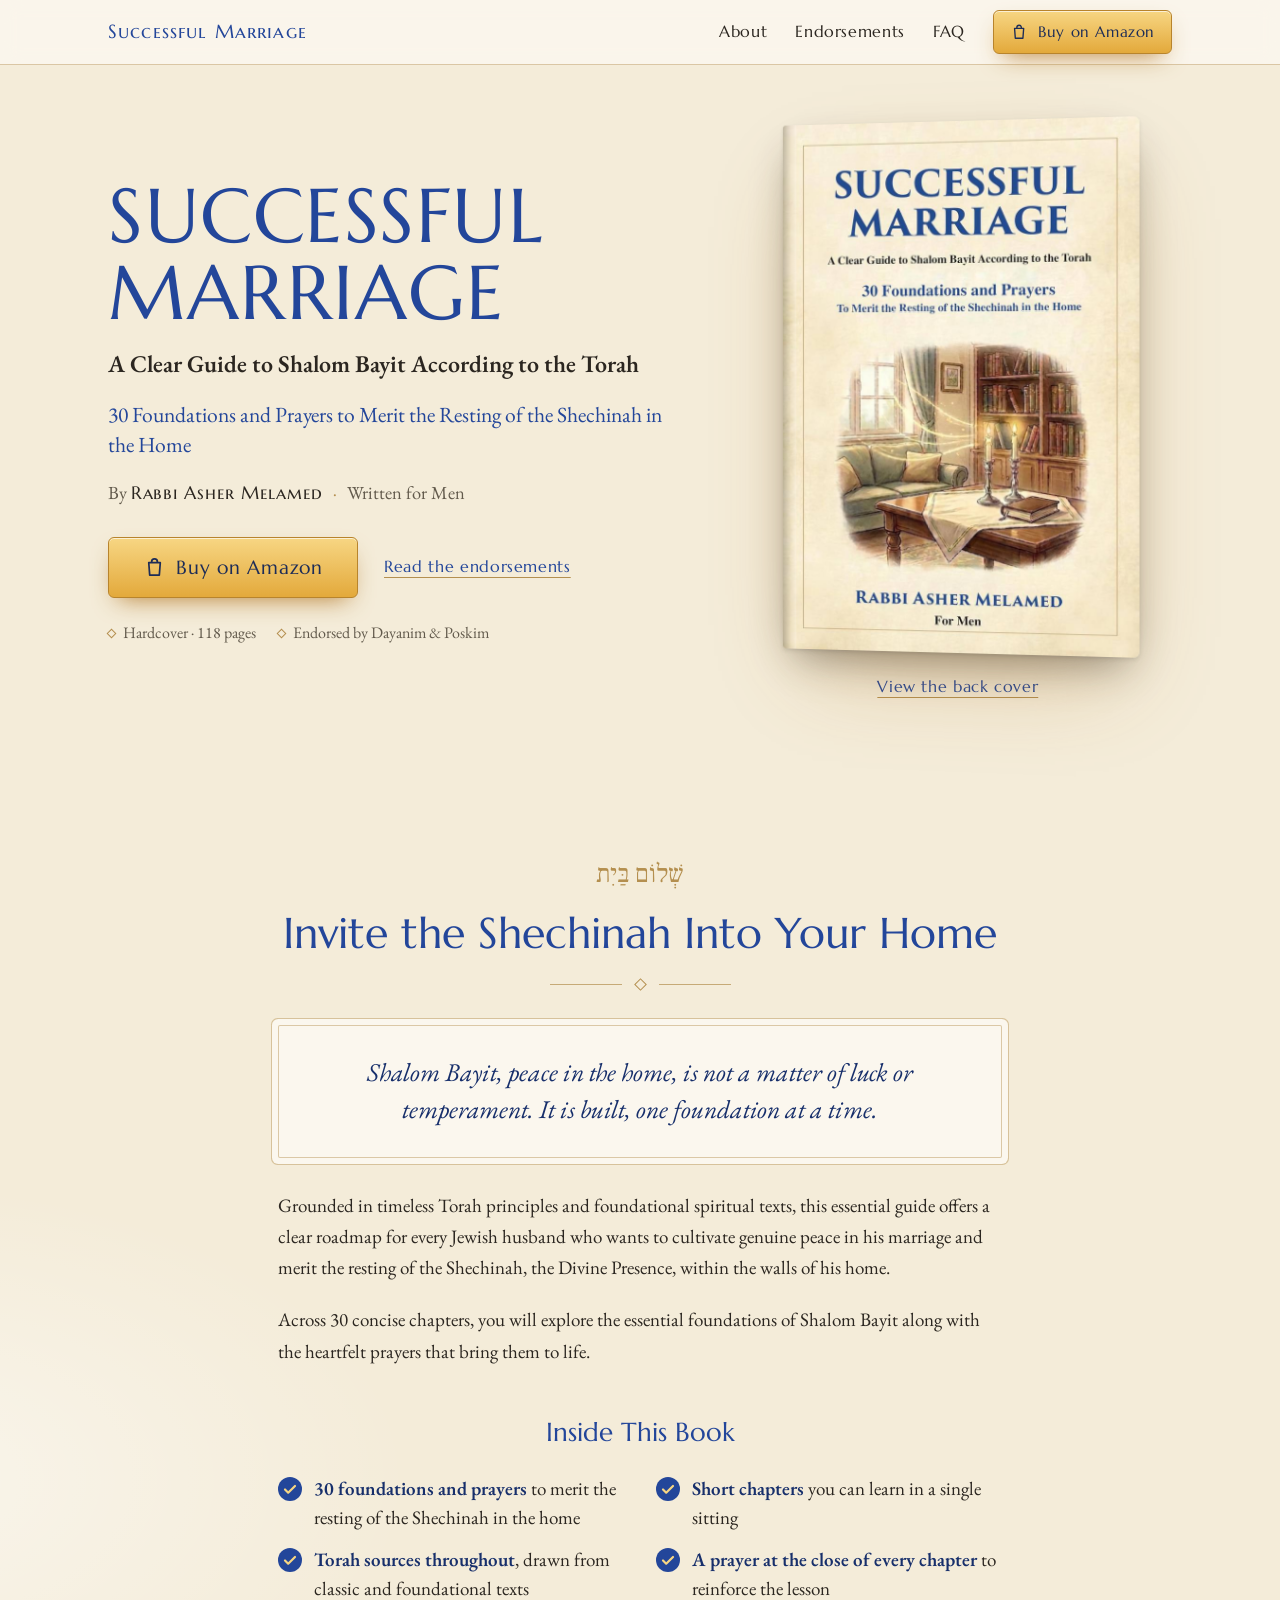
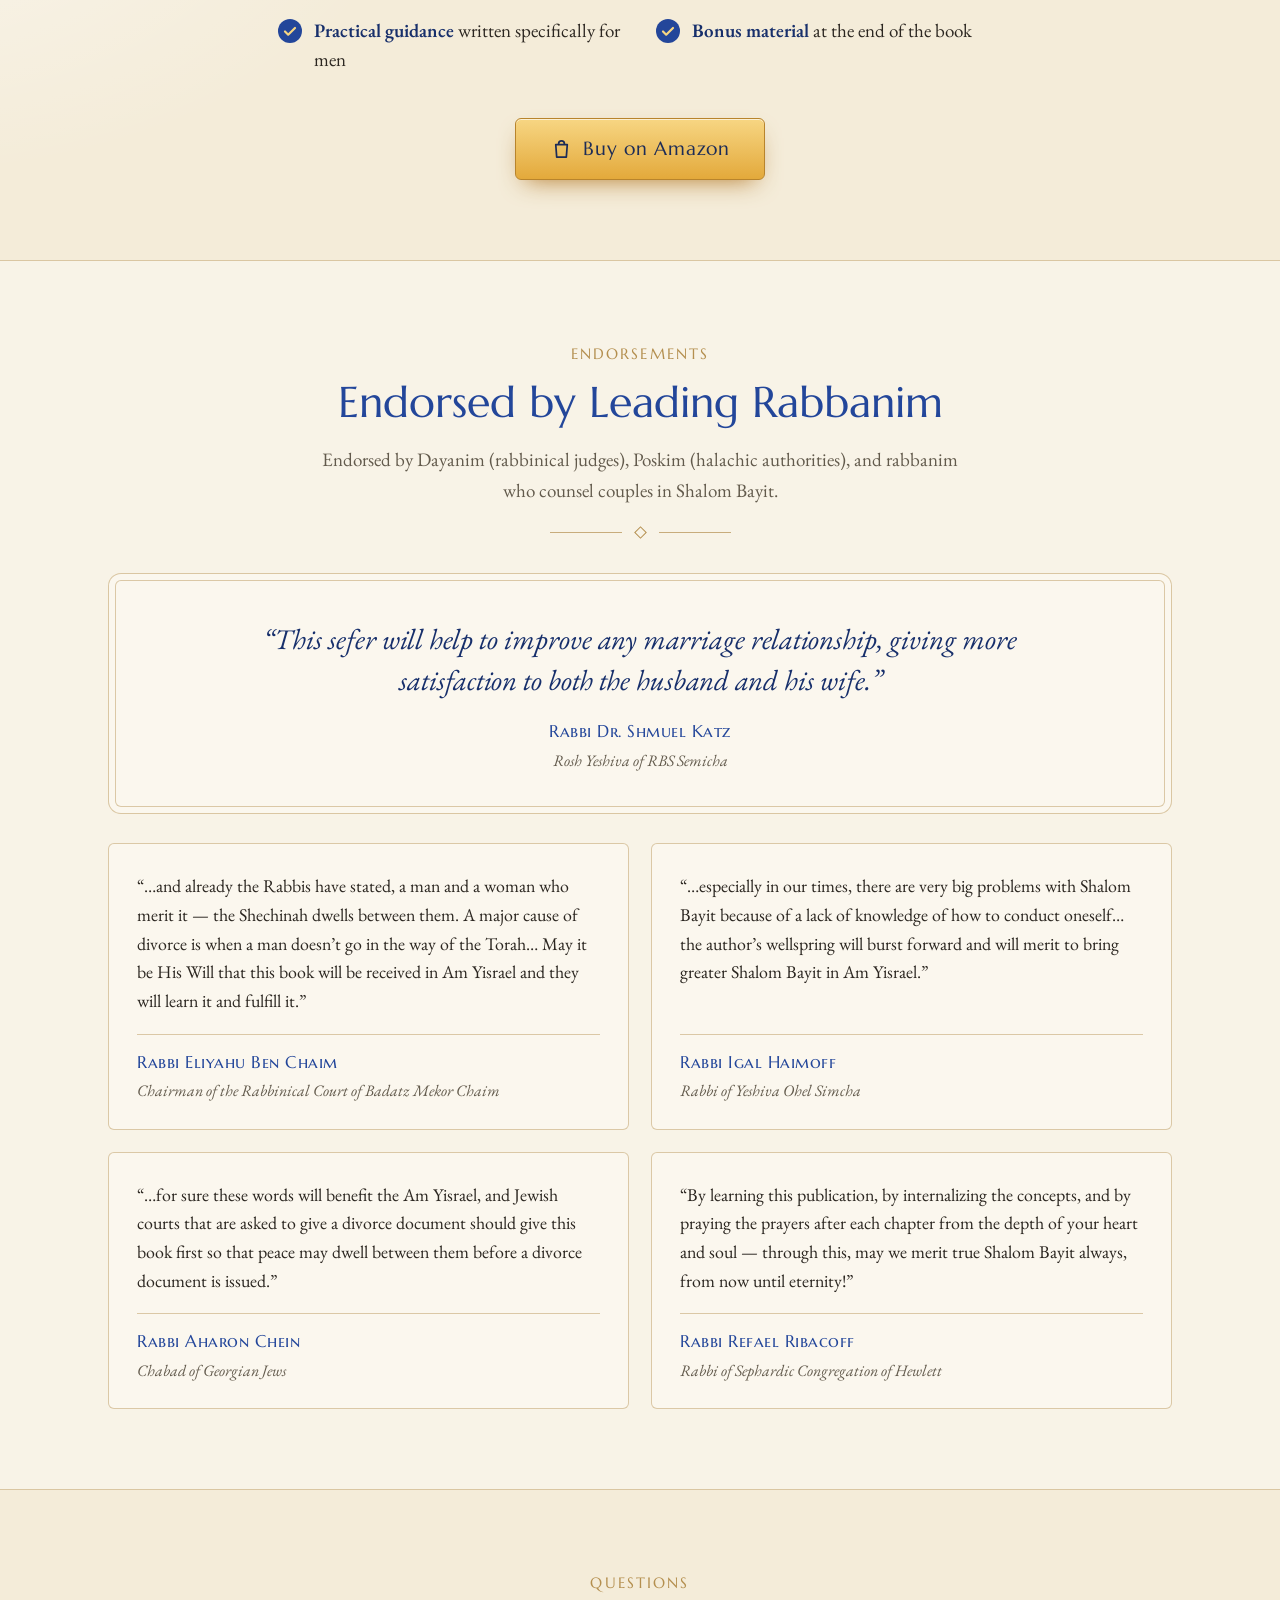
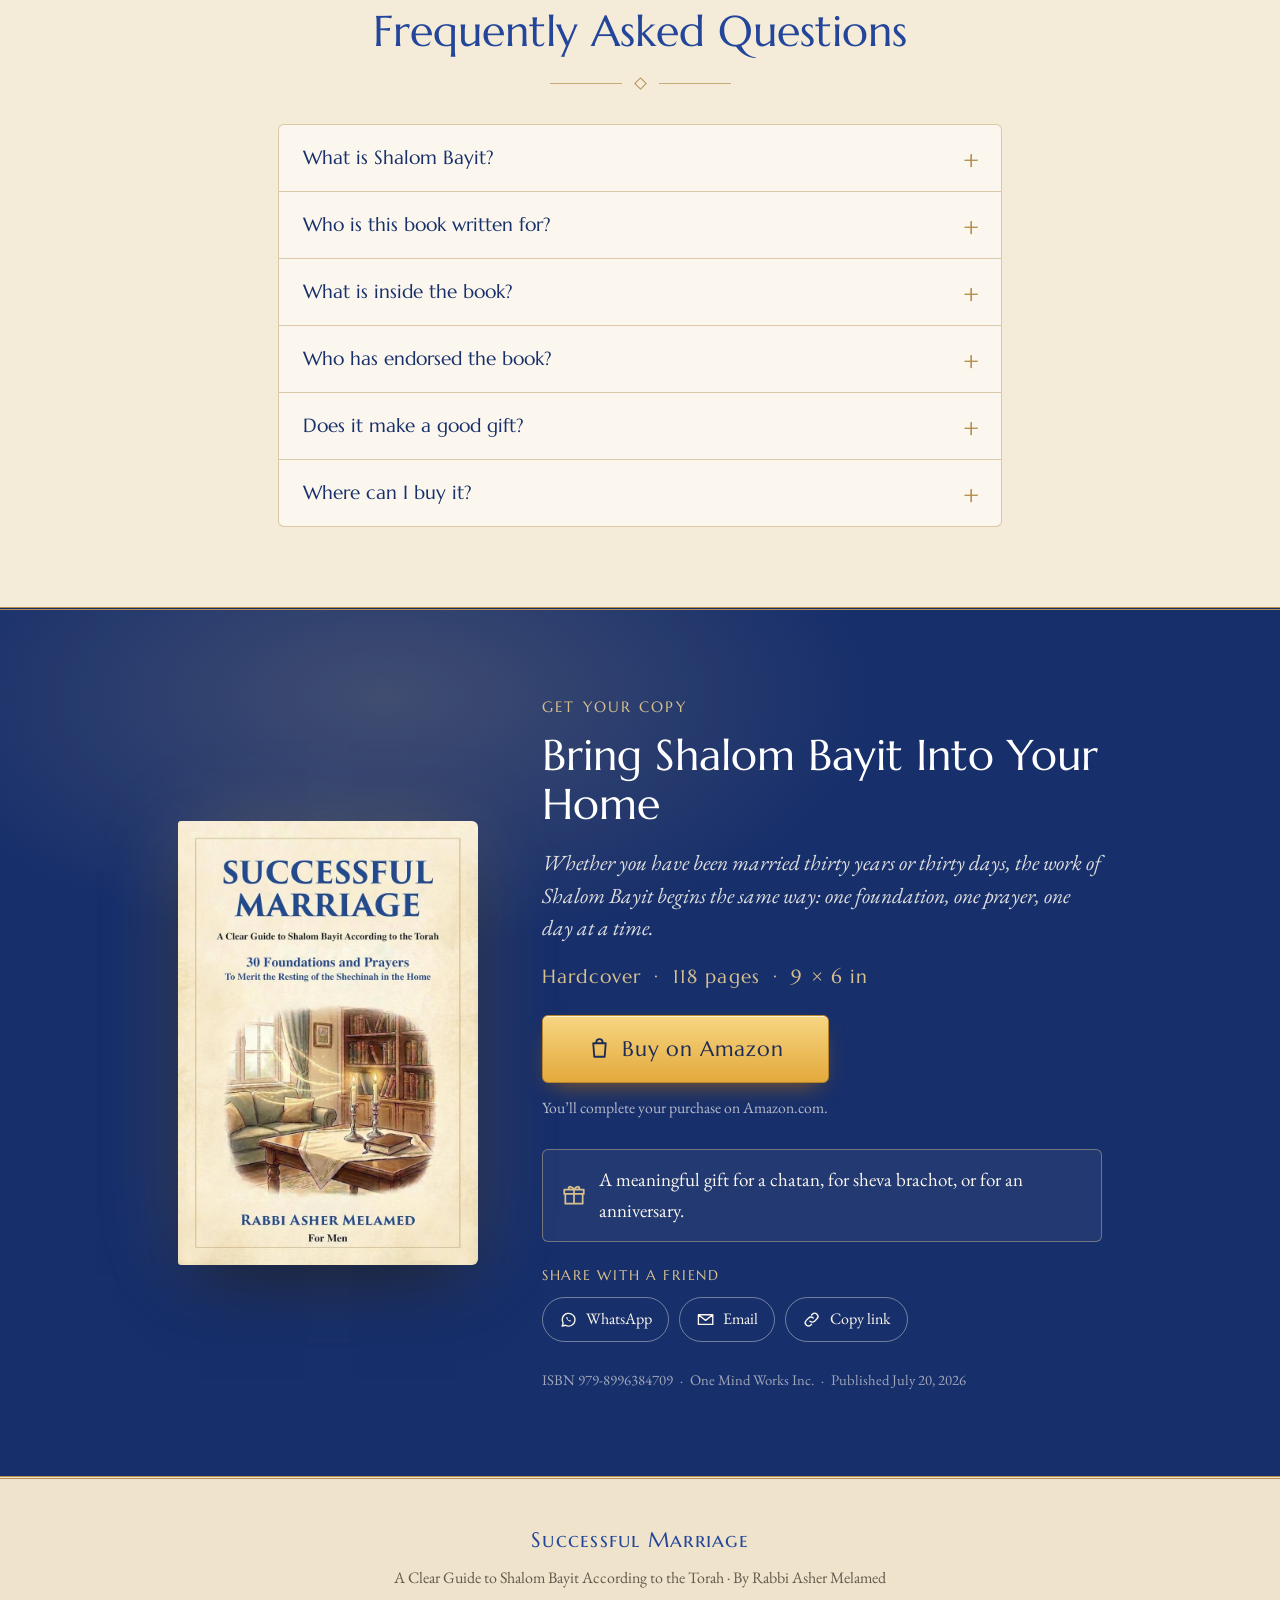
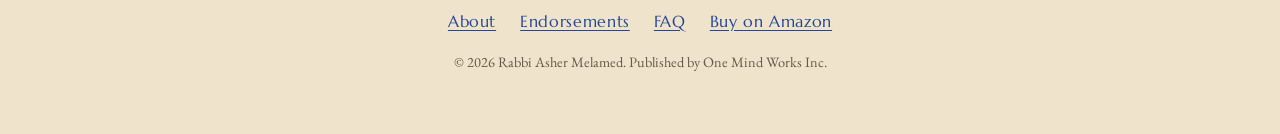
==== index.html @ b2dc149f "Add Successful Marriage book website Single-page promotional site for "Successful Marriage: A Clear " ====
<!doctype html>
<html lang="en">
<head>
  <meta charset="utf-8">
  <meta name="viewport" content="width=device-width, initial-scale=1, viewport-fit=cover">
  <title>Successful Marriage: A Torah Guide to Shalom Bayit for Men | Rabbi Asher Melamed</title>
  <meta name="description" content="A clear Torah guide to Shalom Bayit for Jewish husbands: 30 short chapters and prayers to bring peace and the Shechinah into your home. Endorsed by Dayanim.">
  <meta name="author" content="Rabbi Asher Melamed">
  <meta name="robots" content="index, follow, max-image-preview:large">
  <meta name="theme-color" content="#fbf7ee">
  <link rel="canonical" href="https://rabbiashermelamed.com/">
  <link rel="icon" href="images/favicon.svg" type="image/svg+xml">
  <link rel="apple-touch-icon" href="images/apple-touch-icon.png">

  <!-- Link previews (WhatsApp, Facebook, iMessage, X, email) -->
  <meta property="og:type" content="book">
  <meta property="og:site_name" content="Successful Marriage by Rabbi Asher Melamed">
  <meta property="og:locale" content="en_US">
  <meta property="og:title" content="Successful Marriage: A Clear Guide to Shalom Bayit According to the Torah">
  <meta property="og:description" content="30 foundations and prayers to merit the resting of the Shechinah in the home. Written for men by Rabbi Asher Melamed. Available on Amazon.">
  <meta property="og:url" content="https://rabbiashermelamed.com/">
  <meta property="og:image" content="https://rabbiashermelamed.com/images/og-image.jpg">
  <meta property="og:image:width" content="1200">
  <meta property="og:image:height" content="630">
  <meta property="og:image:alt" content="Successful Marriage book cover by Rabbi Asher Melamed">
  <meta property="book:author" content="Rabbi Asher Melamed">
  <meta property="book:isbn" content="9798996384709">
  <meta property="book:release_date" content="2026-07-20">
  <meta property="book:tag" content="Shalom Bayit">
  <meta property="book:tag" content="Jewish marriage">
  <meta name="twitter:card" content="summary_large_image">
  <meta name="twitter:title" content="Successful Marriage: A Torah Guide to Shalom Bayit for Men">
  <meta name="twitter:description" content="30 foundations and prayers to merit the resting of the Shechinah in the home. By Rabbi Asher Melamed.">
  <meta name="twitter:image" content="https://rabbiashermelamed.com/images/og-image.jpg">

  <link rel="preload" as="image" href="images/successful-marriage-book-cover-760.jpg" fetchpriority="high">
  <link rel="preconnect" href="https://fonts.googleapis.com">
  <link rel="preconnect" href="https://fonts.gstatic.com" crossorigin>
  <link href="https://fonts.googleapis.com/css2?family=EB+Garamond:ital,wght@0,400;0,600;1,400&family=Frank+Ruhl+Libre:wght@500&family=Marcellus&family=Marcellus+SC&display=swap" rel="stylesheet">
  <link rel="stylesheet" href="styles.css">

  <script type="application/ld+json">
  {
    "@context": "https://schema.org",
    "@graph": [
      {
        "@type": "Book",
        "@id": "https://rabbiashermelamed.com/#book",
        "name": "Successful Marriage: A Clear Guide to Shalom Bayit According to the Torah (For Men)",
        "alternateName": "Successful Marriage",
        "author": { "@type": "Person", "name": "Rabbi Asher Melamed" },
        "publisher": { "@type": "Organization", "name": "One Mind Works Inc." },
        "datePublished": "2026-07-20",
        "inLanguage": "en",
        "isbn": "9798996384709",
        "numberOfPages": 118,
        "bookFormat": "https://schema.org/Hardcover",
        "genre": ["Judaism", "Marriage", "Religion & Spirituality"],
        "about": [
          { "@type": "Thing", "name": "Shalom Bayit" },
          { "@type": "Thing", "name": "Jewish marriage" },
          { "@type": "Thing", "name": "Torah" },
          { "@type": "Thing", "name": "Prayer" }
        ],
        "audience": { "@type": "PeopleAudience", "suggestedGender": "male", "audienceType": "Jewish husbands and chatanim" },
        "keywords": "Shalom Bayit, Shalom Bayis, Jewish marriage, Torah marriage guide, book for Jewish husbands, chatan gift, chosson gift, sheva brachot gift, Shechinah, Jewish prayers for marriage",
        "description": "Thirty concise chapters on the foundations of Shalom Bayit, each closing with a prayer, grounded in Torah sources and written specifically for men. Endorsed by Dayanim, Poskim, and rabbanim who counsel couples in Shalom Bayit.",
        "image": "https://rabbiashermelamed.com/images/successful-marriage-book-cover.jpg",
        "url": "https://rabbiashermelamed.com/",
        "sameAs": "https://www.amazon.com/dp/B0HHD1KSD7"
      },
      {
        "@type": "FAQPage",
        "mainEntity": [
          {
            "@type": "Question",
            "name": "What is Shalom Bayit?",
            "acceptedAnswer": { "@type": "Answer", "text": "Shalom Bayit (also pronounced Shalom Bayis) means \"peace in the home.\" It is the Torah ideal of a marriage built on harmony, respect, and love. Our Sages teach that when a husband and wife merit it, the Shechinah, the Divine Presence, dwells between them." }
          },
          {
            "@type": "Question",
            "name": "Who is Successful Marriage written for?",
            "acceptedAnswer": { "@type": "Answer", "text": "It is written specifically for men: husbands who want to build genuine peace in their marriage, whether they have been married thirty years or thirty days. It is also a fitting sefer for a chatan (chosson) preparing for his wedding." }
          },
          {
            "@type": "Question",
            "name": "What is inside the book?",
            "acceptedAnswer": { "@type": "Answer", "text": "Thirty concise chapters, each presenting one foundation of Shalom Bayit drawn from classic Torah sources and foundational texts, and each closing with a heartfelt prayer that reinforces the lesson. Every chapter is short enough to learn in a single sitting, and bonus material is included at the end of the book." }
          },
          {
            "@type": "Question",
            "name": "Who has endorsed the book?",
            "acceptedAnswer": { "@type": "Answer", "text": "The book is endorsed by Dayanim (rabbinical judges), Poskim (halachic authorities), and rabbanim who counsel couples in Shalom Bayit, including Rabbi Dr. Shmuel Katz, Rabbi Eliyahu Ben Chaim, Rabbi Igal Haimoff, Rabbi Aharon Chein, and Rabbi Refael Ribacoff." }
          },
          {
            "@type": "Question",
            "name": "Does Successful Marriage make a good gift?",
            "acceptedAnswer": { "@type": "Answer", "text": "Yes. It is a meaningful gift for a chatan, at a sheva brachot, for an anniversary, or for any husband who wants to bring more peace into his home." }
          },
          {
            "@type": "Question",
            "name": "Where can I buy Successful Marriage?",
            "acceptedAnswer": { "@type": "Answer", "text": "The hardcover edition is available on Amazon at https://www.amazon.com/dp/B0HHD1KSD7. ISBN: 979-8996384709." }
          }
        ]
      }
    ]
  }
  </script>
</head>
<body>
  <a class="skip-link" href="#main">Skip to content</a>

  <header class="site-header">
    <div class="wrap header-inner">
      <a class="brand" href="#top">Successful Marriage</a>
      <nav class="nav" aria-label="Main">
        <a href="#about">About</a>
        <a href="#endorsements">Endorsements</a>
        <a href="#faq">FAQ</a>
        <a href="#buy" class="nav-buy">Buy</a>
      </nav>
      <a class="btn btn-buy btn-sm header-buy" href="https://www.amazon.com/dp/B0HHD1KSD7" target="_blank" rel="noopener">
        <svg class="icon" aria-hidden="true" viewBox="0 0 24 24"><path d="M6 7h12l-1 13H7L6 7zm3 0V6a3 3 0 0 1 6 0v1" fill="none" stroke="currentColor" stroke-width="1.8" stroke-linejoin="round"/></svg>
        Buy on Amazon
      </a>
    </div>
  </header>

  <main id="main">
    <!-- Hero -->
    <section class="hero" id="top">
      <div class="wrap hero-grid">
        <div class="hero-copy">
          <h1 class="title">
            <span class="title-main">Successful Marriage</span>
            <span class="title-sub">A Clear Guide to Shalom Bayit According to the Torah</span>
          </h1>
          <p class="lede">30 Foundations and Prayers to Merit the Resting of the Shechinah in the Home</p>
          <p class="byline">By <strong>Rabbi Asher Melamed</strong> <span class="dot" aria-hidden="true">·</span> Written for Men</p>
          <div class="actions">
            <a class="btn btn-buy btn-lg" id="hero-buy" href="https://www.amazon.com/dp/B0HHD1KSD7" target="_blank" rel="noopener">
              <svg class="icon" aria-hidden="true" viewBox="0 0 24 24"><path d="M6 7h12l-1 13H7L6 7zm3 0V6a3 3 0 0 1 6 0v1" fill="none" stroke="currentColor" stroke-width="1.8" stroke-linejoin="round"/></svg>
              Buy on Amazon
            </a>
            <a class="text-link" href="#endorsements">Read the endorsements</a>
          </div>
          <ul class="trust">
            <li>Hardcover · 118 pages</li>
            <li>Endorsed by Dayanim &amp; Poskim</li>
          </ul>
        </div>

        <div class="hero-cover">
          <button class="book zoomable" type="button" data-full="images/successful-marriage-book-cover.jpg" data-alt="Front cover of Successful Marriage by Rabbi Asher Melamed" aria-label="Enlarge front cover">
            <img src="images/successful-marriage-book-cover-760.jpg" width="760" height="1124" fetchpriority="high" alt="Successful Marriage book cover: A Clear Guide to Shalom Bayit According to the Torah by Rabbi Asher Melamed, showing Shabbat candles in a warm Jewish home">
          </button>
          <button class="link-btn zoomable" type="button" data-full="images/successful-marriage-book-back-cover.jpg" data-alt="Back cover of Successful Marriage with the book description and rabbinic endorsements">View the back cover</button>
        </div>
      </div>
    </section>

    <!-- About + Inside -->
    <section class="section" id="about">
      <div class="wrap narrow">
        <p class="eyebrow center"><span class="hebrew" lang="he">שְׁלוֹם בַּיִת</span></p>
        <h2 class="section-title center">Invite the Shechinah Into Your Home</h2>
        <div class="ornament" aria-hidden="true"><span></span><i></i><span></span></div>

        <blockquote class="pull">
          Shalom Bayit, peace in the home, is not a matter of luck or temperament. It is built, one foundation at a time.
        </blockquote>

        <div class="prose">
          <p>Grounded in timeless Torah principles and foundational spiritual texts, this essential guide offers a clear roadmap for every Jewish husband who wants to cultivate genuine peace in his marriage and merit the resting of the Shechinah, the Divine Presence, within the walls of his home.</p>
          <p>Across 30 concise chapters, you will explore the essential foundations of Shalom Bayit along with the heartfelt prayers that bring them to life.</p>
        </div>

        <h3 class="sub-title">Inside This Book</h3>
        <ul class="checklist">
          <li><strong>30 foundations and prayers</strong> to merit the resting of the Shechinah in the home</li>
          <li><strong>Short chapters</strong> you can learn in a single sitting</li>
          <li><strong>Torah sources throughout</strong>, drawn from classic and foundational texts</li>
          <li><strong>A prayer at the close of every chapter</strong> to reinforce the lesson</li>
          <li><strong>Practical guidance</strong> written specifically for men</li>
          <li><strong>Bonus material</strong> at the end of the book</li>
        </ul>

        <div class="inline-cta">
          <a class="btn btn-buy btn-lg" href="https://www.amazon.com/dp/B0HHD1KSD7" target="_blank" rel="noopener">
            <svg class="icon" aria-hidden="true" viewBox="0 0 24 24"><path d="M6 7h12l-1 13H7L6 7zm3 0V6a3 3 0 0 1 6 0v1" fill="none" stroke="currentColor" stroke-width="1.8" stroke-linejoin="round"/></svg>
            Buy on Amazon
          </a>
        </div>
      </div>
    </section>

    <!-- Endorsements -->
    <section class="section section-alt" id="endorsements">
      <div class="wrap">
        <p class="eyebrow center">Endorsements</p>
        <h2 class="section-title center">Endorsed by Leading Rabbanim</h2>
        <p class="section-intro center">Endorsed by Dayanim (rabbinical judges), Poskim (halachic authorities), and rabbanim who counsel couples in Shalom Bayit.</p>
        <div class="ornament" aria-hidden="true"><span></span><i></i><span></span></div>

        <div class="quotes">
          <figure class="quote quote-feature">
            <blockquote><p>This sefer will help to improve any marriage relationship, giving more satisfaction to both the husband and his wife.</p></blockquote>
            <figcaption><cite>Rabbi Dr. Shmuel Katz</cite><span>Rosh Yeshiva of RBS Semicha</span></figcaption>
          </figure>

          <figure class="quote">
            <blockquote><p>…and already the Rabbis have stated, a man and a woman who merit it — the Shechinah dwells between them. A major cause of divorce is when a man doesn’t go in the way of the Torah… May it be His Will that this book will be received in Am Yisrael and they will learn it and fulfill it.</p></blockquote>
            <figcaption><cite>Rabbi Eliyahu Ben Chaim</cite><span>Chairman of the Rabbinical Court of Badatz Mekor Chaim</span></figcaption>
          </figure>

          <figure class="quote">
            <blockquote><p>…especially in our times, there are very big problems with Shalom Bayit because of a lack of knowledge of how to conduct oneself… the author’s wellspring will burst forward and will merit to bring greater Shalom Bayit in Am Yisrael.</p></blockquote>
            <figcaption><cite>Rabbi Igal Haimoff</cite><span>Rabbi of Yeshiva Ohel Simcha</span></figcaption>
          </figure>

          <figure class="quote">
            <blockquote><p>…for sure these words will benefit the Am Yisrael, and Jewish courts that are asked to give a divorce document should give this book first so that peace may dwell between them before a divorce document is issued.</p></blockquote>
            <figcaption><cite>Rabbi Aharon Chein</cite><span>Chabad of Georgian Jews</span></figcaption>
          </figure>

          <figure class="quote">
            <blockquote><p>By learning this publication, by internalizing the concepts, and by praying the prayers after each chapter from the depth of your heart and soul — through this, may we merit true Shalom Bayit always, from now until eternity!</p></blockquote>
            <figcaption><cite>Rabbi Refael Ribacoff</cite><span>Rabbi of Sephardic Congregation of Hewlett</span></figcaption>
          </figure>
        </div>
      </div>
    </section>

    <!-- FAQ -->
    <section class="section" id="faq">
      <div class="wrap narrow">
        <p class="eyebrow center">Questions</p>
        <h2 class="section-title center">Frequently Asked Questions</h2>
        <div class="ornament" aria-hidden="true"><span></span><i></i><span></span></div>

        <div class="faq">
          <details>
            <summary>What is Shalom Bayit?</summary>
            <p>Shalom Bayit (<span lang="he">שלום בית</span>, also pronounced <em>Shalom Bayis</em>) means “peace in the home.” It is the Torah ideal of a marriage built on harmony, respect, and love. Our Sages teach that when a husband and wife merit it, the Shechinah, the Divine Presence, dwells between them.</p>
          </details>
          <details>
            <summary>Who is this book written for?</summary>
            <p>It is written specifically for men: husbands who want to build genuine peace in their marriage, whether they have been married thirty years or thirty days. It is also a fitting sefer for a chatan (chosson) preparing for his wedding.</p>
          </details>
          <details>
            <summary>What is inside the book?</summary>
            <p>Thirty concise chapters, each presenting one foundation of Shalom Bayit drawn from classic Torah sources and foundational texts, and each closing with a heartfelt prayer that reinforces the lesson. Every chapter is short enough to learn in a single sitting, and bonus material is included at the end of the book.</p>
          </details>
          <details>
            <summary>Who has endorsed the book?</summary>
            <p>The book is endorsed by Dayanim (rabbinical judges), Poskim (halachic authorities), and rabbanim who counsel couples in Shalom Bayit, including Rabbi Dr. Shmuel Katz, Rabbi Eliyahu Ben Chaim, Rabbi Igal Haimoff, Rabbi Aharon Chein, and Rabbi Refael Ribacoff.</p>
          </details>
          <details>
            <summary>Does it make a good gift?</summary>
            <p>Yes. <em>Successful Marriage</em> is a meaningful gift for a chatan, at a sheva brachot, for an anniversary, or for any husband who wants to bring more peace into his home.</p>
          </details>
          <details>
            <summary>Where can I buy it?</summary>
            <p>The hardcover edition is available on <a href="https://www.amazon.com/dp/B0HHD1KSD7" target="_blank" rel="noopener">Amazon</a>. ISBN: 979-8996384709.</p>
          </details>
        </div>
      </div>
    </section>

    <!-- Buy -->
    <section class="buy" id="buy">
      <div class="wrap buy-grid">
        <div class="buy-cover">
          <img src="images/successful-marriage-book-cover-760.jpg" width="760" height="1124" loading="lazy" alt="Successful Marriage hardcover book by Rabbi Asher Melamed">
        </div>
        <div class="buy-copy">
          <p class="eyebrow">Get Your Copy</p>
          <h2 class="buy-title">Bring Shalom Bayit Into Your Home</h2>
          <p class="buy-quote">Whether you have been married thirty years or thirty days, the work of Shalom Bayit begins the same way: one foundation, one prayer, one day at a time.</p>
          <p class="buy-format">Hardcover <span aria-hidden="true">·</span> 118 pages <span aria-hidden="true">·</span> 9 × 6 in</p>
          <a class="btn btn-buy btn-xl" href="https://www.amazon.com/dp/B0HHD1KSD7" target="_blank" rel="noopener">
            <svg class="icon" aria-hidden="true" viewBox="0 0 24 24"><path d="M6 7h12l-1 13H7L6 7zm3 0V6a3 3 0 0 1 6 0v1" fill="none" stroke="currentColor" stroke-width="1.8" stroke-linejoin="round"/></svg>
            Buy on Amazon
          </a>
          <p class="buy-note">You’ll complete your purchase on Amazon.com.</p>

          <p class="gift">
            <svg class="icon" aria-hidden="true" viewBox="0 0 24 24"><path d="M4 11h16v9H4zM3 7h18v4H3zM12 7v13M12 7c-1.5-3-5-3.5-5-1.2C7 7 9 7 12 7zm0 0c1.5-3 5-3.5 5-1.2C17 7 15 7 12 7z" fill="none" stroke="currentColor" stroke-width="1.6" stroke-linejoin="round"/></svg>
            A meaningful gift for a chatan, for sheva brachot, or for an anniversary.
          </p>

          <div class="share">
            <span class="share-label">Share with a friend</span>
            <a class="share-btn" href="https://wa.me/?text=Successful%20Marriage%3A%20A%20Clear%20Guide%20to%20Shalom%20Bayit%20According%20to%20the%20Torah%2C%20by%20Rabbi%20Asher%20Melamed%20https%3A%2F%2Frabbiashermelamed.com%2F" target="_blank" rel="noopener">
              <svg class="icon" aria-hidden="true" viewBox="0 0 24 24"><path d="M4 20l1.2-3.6A8 8 0 1 1 8 19.1L4 20z" fill="none" stroke="currentColor" stroke-width="1.7" stroke-linejoin="round"/><path d="M9 9.2c.3 2.4 2.4 4.7 5 5.4l1-1.2-1.6-.9-.7.6c-.9-.4-1.8-1.3-2.2-2.2l.6-.7-.9-1.6-1.2.6z" fill="currentColor"/></svg>
              WhatsApp
            </a>
            <a class="share-btn" href="mailto:?subject=A%20book%20on%20Shalom%20Bayit%3A%20Successful%20Marriage&amp;body=I%20thought%20you%20might%20appreciate%20this%20book%3A%20Successful%20Marriage%3A%20A%20Clear%20Guide%20to%20Shalom%20Bayit%20According%20to%20the%20Torah%2C%20by%20Rabbi%20Asher%20Melamed.%0A%0Ahttps%3A%2F%2Frabbiashermelamed.com%2F">
              <svg class="icon" aria-hidden="true" viewBox="0 0 24 24"><path d="M3 6h18v12H3zM3 6l9 7 9-7" fill="none" stroke="currentColor" stroke-width="1.7" stroke-linejoin="round"/></svg>
              Email
            </a>
            <button class="share-btn" type="button" id="copy-link">
              <svg class="icon" aria-hidden="true" viewBox="0 0 24 24"><path d="M10 14a4 4 0 0 0 5.7 0l3-3a4 4 0 0 0-5.7-5.7l-1 1M14 10a4 4 0 0 0-5.7 0l-3 3a4 4 0 0 0 5.7 5.7l1-1" fill="none" stroke="currentColor" stroke-width="1.7" stroke-linecap="round"/></svg>
              <span>Copy link</span>
            </button>
          </div>

          <p class="buy-details">ISBN 979-8996384709 <span aria-hidden="true">·</span> One Mind Works Inc. <span aria-hidden="true">·</span> Published July 20, 2026</p>
        </div>
      </div>
    </section>
  </main>

  <footer class="site-footer">
    <div class="wrap">
      <p class="brand">Successful Marriage</p>
      <p>A Clear Guide to Shalom Bayit According to the Torah <span aria-hidden="true">·</span> By Rabbi Asher Melamed</p>
      <nav class="footer-nav" aria-label="Footer">
        <a href="#about">About</a>
        <a href="#endorsements">Endorsements</a>
        <a href="#faq">FAQ</a>
        <a href="https://www.amazon.com/dp/B0HHD1KSD7" target="_blank" rel="noopener">Buy on Amazon</a>
      </nav>
      <p class="copyright">&copy; 2026 Rabbi Asher Melamed. Published by One Mind Works Inc.</p>
    </div>
  </footer>

  <!-- Mobile buy bar -->
  <div class="buybar" id="buybar">
    <img src="images/successful-marriage-book-cover-760.jpg" width="760" height="1124" alt="">
    <div class="buybar-text">
      <strong>Successful Marriage</strong>
      <span>Hardcover</span>
    </div>
    <a class="btn btn-buy btn-sm" href="https://www.amazon.com/dp/B0HHD1KSD7" target="_blank" rel="noopener">Buy on Amazon</a>
  </div>

  <dialog class="lightbox" id="lightbox" aria-label="Enlarged cover">
    <button class="lightbox-close" type="button" aria-label="Close">&times;</button>
    <img src="" alt="">
  </dialog>

  <script>
    (function () {
      // Cover lightbox
      var box = document.getElementById('lightbox');
      if (box && typeof box.showModal === 'function') {
        var img = box.querySelector('img');
        document.querySelectorAll('.zoomable').forEach(function (btn) {
          btn.addEventListener('click', function () {
            img.src = btn.dataset.full;
            img.alt = btn.dataset.alt || '';
            box.showModal();
          });
        });
        box.addEventListener('click', function (e) {
          if (e.target === box || e.target.closest('.lightbox-close')) box.close();
        });
      }

      // Mobile buy bar: hidden while the hero button or the buy section is on screen
      var bar = document.getElementById('buybar');
      var watched = [document.getElementById('hero-buy'), document.getElementById('buy')];
      if (bar && 'IntersectionObserver' in window) {
        var onScreen = new Set();
        var io = new IntersectionObserver(function (entries) {
          entries.forEach(function (e) {
            if (e.isIntersecting) onScreen.add(e.target); else onScreen.delete(e.target);
          });
          bar.classList.toggle('show', onScreen.size === 0);
        });
        watched.forEach(function (el) { if (el) io.observe(el); });
      }

      // Copy link
      var copy = document.getElementById('copy-link');
      if (copy) {
        copy.addEventListener('click', function () {
          var url = document.querySelector('link[rel=canonical]').href;
          var label = copy.querySelector('span');
          var done = function () {
            label.textContent = 'Link copied';
            setTimeout(function () { label.textContent = 'Copy link'; }, 2000);
          };
          if (navigator.clipboard) navigator.clipboard.writeText(url).then(done, function () { prompt('Copy this link:', url); });
          else prompt('Copy this link:', url);
        });
      }
    })();
  </script>
</body>
</html>
---- styles.css ----
/* Palette drawn from the book cover: parchment, royal blue titles, thin gold frame.
   Gold is reserved for buy buttons so they are easy to spot everywhere on the page. */
:root {
  --parchment: #f4ecd9;
  --paper: #fbf7ee;
  --paper-deep: #efe4cb;
  --ink: #2b2620;
  --muted: #625a4c;
  --blue: #23469a;
  --blue-deep: #172f6b;
  --gold: #b48f4f;
  --gold-soft: #d8c08e;
  --line: rgba(180, 143, 79, 0.45);
  --buy-top: #f7d683;
  --buy-bottom: #e3a93b;
  --buy-edge: #b8842c;
  --buy-ink: #1d2c57;

  --display: "Marcellus", "Optima", "Candara", serif;
  --display-sc: "Marcellus SC", "Marcellus", "Optima", serif;
  --body: "EB Garamond", "Garamond", "Georgia", serif;
  --hebrew: "Frank Ruhl Libre", "David", serif;

  --radius: 6px;
  --header-h: 64px;
}

*,
*::before,
*::after { box-sizing: border-box; }

html {
  scroll-behavior: smooth;
  scroll-padding-top: calc(var(--header-h) + 12px);
  -webkit-text-size-adjust: 100%;
}

body {
  margin: 0;
  font-family: var(--body);
  font-size: 1.1875rem;
  line-height: 1.65;
  color: var(--ink);
  background-color: var(--parchment);
  background-image:
    radial-gradient(1200px 600px at 85% -10%, rgba(255, 226, 160, 0.45), transparent 60%),
    radial-gradient(900px 500px at -10% 30%, rgba(255, 255, 255, 0.5), transparent 60%);
  background-repeat: no-repeat;
  -webkit-font-smoothing: antialiased;
}

img { max-width: 100%; height: auto; display: block; }

a { color: var(--blue); text-underline-offset: 3px; }
a:hover { color: var(--blue-deep); }

:focus-visible {
  outline: 2px solid var(--gold);
  outline-offset: 3px;
  border-radius: 2px;
}

.skip-link {
  position: absolute;
  left: 16px;
  top: -60px;
  z-index: 100;
  padding: 8px 14px;
  background: var(--blue);
  color: #fff;
  border-radius: var(--radius);
}
.skip-link:focus { top: 12px; }

.wrap {
  width: 100%;
  max-width: 1120px;
  margin: 0 auto;
  padding: 0 16px;
}
@media (min-width: 640px) { .wrap { padding: 0 28px; } }
.narrow { max-width: 780px; }
.center { text-align: center; }

.icon { width: 1.2em; height: 1.2em; flex: none; }

/* ---------- Header ---------- */
.site-header {
  position: sticky;
  top: 0;
  z-index: 50;
  background: rgba(251, 247, 238, 0.9);
  -webkit-backdrop-filter: saturate(1.2) blur(10px);
  backdrop-filter: saturate(1.2) blur(10px);
  border-bottom: 1px solid var(--line);
}
.header-inner {
  min-height: var(--header-h);
  display: flex;
  align-items: center;
  gap: 28px;
}
.brand {
  font-family: var(--display-sc);
  font-size: 1.2rem;
  letter-spacing: 0.06em;
  color: var(--blue);
  text-decoration: none;
  margin: 0;
  white-space: nowrap;
}
.nav {
  display: flex;
  gap: 28px;
  margin-left: auto;
}
.nav a {
  font-family: var(--display);
  font-size: 1rem;
  letter-spacing: 0.04em;
  color: var(--ink);
  text-decoration: none;
  padding: 6px 0;
  border-bottom: 1px solid transparent;
  transition: border-color 0.2s, color 0.2s;
}
.nav a:hover { color: var(--blue); border-bottom-color: var(--gold); }
.nav .nav-buy { display: none; }

/* Phones: a simple two-line header that scrolls away; the buy bar takes over at the bottom */
@media (max-width: 760px) {
  html { scroll-padding-top: 12px; }
  .site-header { position: static; }
  .header-inner {
    flex-direction: column;
    gap: 4px;
    padding-top: 12px;
    padding-bottom: 8px;
    min-height: 0;
  }
  .nav { margin: 0; gap: 22px; }
  .nav a { font-size: 0.98rem; padding: 6px 0; }
  .nav .nav-buy { display: inline; color: var(--blue); border-bottom-color: var(--buy-bottom); }
  .site-header .header-buy { display: none; }
}

/* ---------- Buttons ---------- */
.btn {
  display: inline-flex;
  align-items: center;
  justify-content: center;
  gap: 10px;
  min-height: 48px;
  padding: 12px 24px;
  font-family: var(--display);
  font-size: 1.02rem;
  letter-spacing: 0.04em;
  text-align: center;
  text-decoration: none;
  border-radius: var(--radius);
  border: 1px solid transparent;
  cursor: pointer;
  transition: background 0.2s, color 0.2s, border-color 0.2s, transform 0.2s, box-shadow 0.2s;
}
.btn-sm { min-height: 40px; padding: 8px 16px; font-size: 0.95rem; white-space: nowrap; }
.btn-lg { min-height: 58px; padding: 14px 34px; font-size: 1.2rem; }
.btn-xl { min-height: 64px; padding: 16px 44px; font-size: 1.3rem; }

.btn-buy {
  background: linear-gradient(180deg, var(--buy-top) 0%, var(--buy-bottom) 100%);
  color: var(--buy-ink);
  border-color: var(--buy-edge);
  box-shadow:
    0 1px 0 rgba(255, 255, 255, 0.65) inset,
    0 10px 24px -10px rgba(170, 105, 15, 0.85);
}
.btn-buy:hover {
  color: var(--buy-ink);
  background: linear-gradient(180deg, #fadf98 0%, #e9b24a 100%);
  transform: translateY(-2px);
  box-shadow:
    0 1px 0 rgba(255, 255, 255, 0.65) inset,
    0 14px 30px -10px rgba(170, 105, 15, 0.9);
}
.btn-buy:active { transform: translateY(0); }

.text-link {
  font-family: var(--display);
  font-size: 1.02rem;
  letter-spacing: 0.04em;
  color: var(--blue);
  text-decoration: underline;
  text-decoration-color: var(--gold);
  text-underline-offset: 5px;
}

.link-btn {
  padding: 6px 4px;
  border: 0;
  background: none;
  font-family: var(--display);
  font-size: 0.98rem;
  letter-spacing: 0.04em;
  color: var(--blue);
  text-decoration: underline;
  text-decoration-color: var(--gold);
  text-underline-offset: 5px;
  cursor: zoom-in;
}

/* ---------- Hero ---------- */
.hero { padding: 56px 0 72px; }
.hero-grid {
  display: grid;
  grid-template-columns: 1.15fr 0.85fr;
  align-items: center;
  gap: 56px;
}
.hero-grid > * { min-width: 0; }

.title { margin: 0 0 20px; font-weight: 400; }
.title-main {
  display: block;
  font-family: var(--display);
  font-size: clamp(2.6rem, 7vw, 4.75rem);
  line-height: 1.02;
  letter-spacing: 0.02em;
  text-transform: uppercase;
  color: var(--blue);
  margin-bottom: 16px;
}
.title-sub {
  display: block;
  font-family: var(--body);
  font-weight: 600;
  font-size: clamp(1.2rem, 2.3vw, 1.5rem);
  line-height: 1.3;
  color: var(--ink);
}
.lede {
  font-size: clamp(1.15rem, 2.1vw, 1.35rem);
  line-height: 1.4;
  color: var(--blue);
  margin: 0 0 18px;
  max-width: 32em;
}
.byline { font-size: 1.15rem; color: var(--muted); margin: 0 0 28px; }
.byline strong { font-family: var(--display-sc); font-weight: 400; color: var(--ink); letter-spacing: 0.04em; }
.dot { margin: 0 6px; color: var(--gold); }

.actions {
  display: flex;
  flex-wrap: wrap;
  align-items: center;
  gap: 14px 26px;
  margin-bottom: 22px;
}

.trust {
  list-style: none;
  padding: 0;
  margin: 0;
  display: flex;
  flex-wrap: wrap;
  gap: 6px 22px;
  font-size: 1rem;
  color: var(--muted);
}
.trust li { display: flex; align-items: center; gap: 8px; }
.trust li::before {
  content: "";
  width: 7px;
  height: 7px;
  border: 1px solid var(--gold);
  transform: rotate(45deg);
}

.hero-cover {
  display: flex;
  flex-direction: column;
  align-items: center;
  gap: 18px;
}

/* The book: framed cover with a soft spine shadow and warm candlelight glow */
.book {
  position: relative;
  display: block;
  width: 100%;
  max-width: 360px;
  padding: 0;
  border: 0;
  background: none;
  cursor: zoom-in;
  border-radius: 3px 6px 6px 3px;
  box-shadow:
    0 2px 4px rgba(43, 38, 32, 0.12),
    0 18px 40px -12px rgba(43, 38, 32, 0.45),
    0 40px 90px -30px rgba(180, 120, 40, 0.45);
  transform: perspective(1400px) rotateY(-8deg);
  transition: transform 0.5s cubic-bezier(.2, .7, .2, 1);
}
.book img { border-radius: 3px 6px 6px 3px; }
.book::before {
  content: "";
  position: absolute;
  inset: 0 auto 0 0;
  width: 14px;
  border-radius: 3px 0 0 3px;
  background: linear-gradient(90deg, rgba(0,0,0,0.22), rgba(0,0,0,0.04) 60%, rgba(255,255,255,0.2));
  pointer-events: none;
}
.book:hover { transform: perspective(1400px) rotateY(-2deg) translateY(-4px); }

@media (max-width: 860px) {
  .hero { padding: 28px 0 56px; }
  .hero-grid { grid-template-columns: 1fr; gap: 28px; text-align: center; }
  .hero-cover { order: -1; gap: 10px; }
  .book { max-width: 220px; transform: none; }
  .book:hover { transform: translateY(-3px); }
  .lede { margin-left: auto; margin-right: auto; }
  .actions, .trust { justify-content: center; }
  .actions { flex-direction: column; }
}
@media (max-width: 480px) {
  .hero .btn-buy, .inline-cta .btn-buy, .buy .btn-buy { width: 100%; }
}

/* ---------- Sections ---------- */
.section { padding: 80px 0; }
.section-alt {
  background: rgba(251, 247, 238, 0.7);
  border-top: 1px solid var(--line);
  border-bottom: 1px solid var(--line);
}
@media (max-width: 640px) { .section { padding: 56px 0; } }

.eyebrow {
  font-family: var(--display);
  font-size: 0.95rem;
  letter-spacing: 0.14em;
  text-transform: uppercase;
  color: var(--gold);
  margin: 0 0 12px;
}
.section-title {
  font-family: var(--display);
  font-weight: 400;
  font-size: clamp(1.9rem, 4.2vw, 2.7rem);
  line-height: 1.15;
  color: var(--blue);
  margin: 0;
}
.section-intro { max-width: 640px; margin: 16px auto 0; color: var(--muted); }

.ornament {
  display: flex;
  align-items: center;
  justify-content: center;
  gap: 14px;
  margin: 22px auto 36px;
}
.ornament span { width: 72px; height: 1px; background: var(--gold); opacity: 0.7; }
.ornament i { width: 9px; height: 9px; border: 1px solid var(--gold); transform: rotate(45deg); }

.hebrew {
  font-family: var(--hebrew);
  font-size: 1.6rem;
  letter-spacing: 0;
  text-transform: none;
  color: var(--gold);
}

/* ---------- About ---------- */
.pull {
  margin: 0 0 32px;
  padding: 28px 32px;
  font-size: clamp(1.3rem, 2.6vw, 1.6rem);
  line-height: 1.45;
  font-style: italic;
  text-align: center;
  color: var(--blue-deep);
  background: var(--paper);
  border: 1px solid var(--line);
  box-shadow: 0 0 0 6px var(--paper), 0 0 0 7px var(--line);
  border-radius: 2px;
}
@media (max-width: 640px) { .pull { padding: 22px 18px; } }
.prose p { margin: 0 0 1.1em; }

.sub-title {
  font-family: var(--display);
  font-weight: 400;
  font-size: 1.6rem;
  color: var(--blue);
  text-align: center;
  margin: 44px 0 22px;
}

.checklist {
  list-style: none;
  padding: 0;
  margin: 0;
  display: grid;
  grid-template-columns: repeat(2, 1fr);
  gap: 14px 32px;
}
@media (max-width: 640px) { .checklist { grid-template-columns: 1fr; } }
.checklist li {
  position: relative;
  padding-left: 36px;
  line-height: 1.5;
}
.checklist li::before {
  content: "";
  position: absolute;
  left: 0;
  top: 2px;
  width: 24px;
  height: 24px;
  border-radius: 50%;
  background: var(--blue) url("data:image/svg+xml,%3Csvg xmlns='http://www.w3.org/2000/svg' viewBox='0 0 24 24'%3E%3Cpath d='M7 12.5l3.2 3.2L17 9' fill='none' stroke='%23f7d683' stroke-width='2.2' stroke-linecap='round' stroke-linejoin='round'/%3E%3C/svg%3E") center / 100% no-repeat;
}
.checklist strong { font-weight: 600; color: var(--blue-deep); }

.inline-cta { text-align: center; margin-top: 44px; }

/* ---------- Endorsements ---------- */
.quotes {
  display: grid;
  grid-template-columns: repeat(2, 1fr);
  gap: 22px;
}
@media (max-width: 760px) { .quotes { grid-template-columns: 1fr; } }
.quote {
  margin: 0;
  padding: 28px 28px 24px;
  background: var(--paper);
  border: 1px solid var(--line);
  border-radius: var(--radius);
  display: flex;
  flex-direction: column;
}
.quote blockquote { margin: 0 0 18px; flex: 1; }
.quote blockquote p { margin: 0; font-size: 1.12rem; line-height: 1.6; }
.quote blockquote p::before { content: "\201C"; }
.quote blockquote p::after { content: "\201D"; }
.quote figcaption {
  display: flex;
  flex-direction: column;
  gap: 2px;
  padding-top: 14px;
  border-top: 1px solid var(--line);
}
.quote cite {
  font-family: var(--display-sc);
  font-style: normal;
  font-size: 1.05rem;
  letter-spacing: 0.03em;
  color: var(--blue);
}
.quote figcaption span { font-style: italic; color: var(--muted); font-size: 1rem; }

.quote-feature {
  grid-column: 1 / -1;
  text-align: center;
  padding: 38px 32px 32px;
  box-shadow: 0 0 0 6px var(--paper), 0 0 0 7px var(--line);
  margin: 7px 7px 14px;
}
.quote-feature blockquote p {
  font-size: clamp(1.35rem, 3vw, 1.8rem);
  line-height: 1.4;
  font-style: italic;
  color: var(--blue-deep);
  max-width: 760px;
  margin: 0 auto;
}
.quote-feature figcaption { align-items: center; border-top: 0; padding-top: 0; }
@media (max-width: 640px) {
  .quote { padding: 22px 20px 20px; }
  .quote-feature { padding: 28px 20px 24px; }
}

/* ---------- FAQ ---------- */
.faq {
  background: var(--paper);
  border: 1px solid var(--line);
  border-radius: var(--radius);
}
.faq details + details { border-top: 1px solid var(--line); }
.faq summary {
  position: relative;
  list-style: none;
  cursor: pointer;
  padding: 20px 56px 20px 24px;
  font-family: var(--display);
  font-size: 1.2rem;
  line-height: 1.35;
  color: var(--blue-deep);
}
.faq summary::-webkit-details-marker { display: none; }
.faq summary::after {
  content: "+";
  position: absolute;
  right: 22px;
  top: 50%;
  transform: translateY(-50%);
  font-family: var(--body);
  font-size: 1.7rem;
  line-height: 1;
  color: var(--gold);
}
.faq details[open] summary::after { content: "\2013"; }
.faq summary:hover { color: var(--blue); }
.faq details p { margin: 0; padding: 0 24px 22px; color: var(--ink); }
@media (max-width: 640px) {
  .faq summary { padding: 18px 48px 18px 18px; font-size: 1.1rem; }
  .faq summary::after { right: 16px; }
  .faq details p { padding: 0 18px 20px; }
}

/* ---------- Buy ---------- */
.buy {
  padding: 84px 0;
  background:
    radial-gradient(700px 360px at 30% 10%, rgba(255, 214, 140, 0.18), transparent 70%),
    var(--blue-deep);
  color: var(--paper);
  border-top: 3px double var(--gold);
}
.buy-grid {
  display: grid;
  grid-template-columns: 300px 1fr;
  gap: 64px;
  align-items: center;
  max-width: 980px;
}
.buy-grid > * { min-width: 0; }
.buy-cover img {
  border-radius: 3px 6px 6px 3px;
  box-shadow: 0 30px 70px -20px rgba(0, 0, 0, 0.6), 0 0 80px -10px rgba(255, 210, 120, 0.25);
}
.buy .eyebrow { color: var(--gold-soft); }
.buy-title {
  font-family: var(--display);
  font-weight: 400;
  font-size: clamp(1.9rem, 4.2vw, 2.7rem);
  line-height: 1.15;
  color: #fff;
  margin: 0 0 16px;
}
.buy-quote {
  font-size: clamp(1.15rem, 2.2vw, 1.35rem);
  line-height: 1.5;
  font-style: italic;
  color: rgba(251, 247, 238, 0.88);
  margin: 0 0 18px;
}
.buy-format {
  font-family: var(--display);
  letter-spacing: 0.06em;
  color: var(--gold-soft);
  margin: 0 0 22px;
}
.buy-format span { margin: 0 6px; }
.buy-note { font-size: 0.98rem; color: rgba(251, 247, 238, 0.7); margin: 12px 0 0; }

.gift {
  display: flex;
  align-items: center;
  gap: 12px;
  margin: 28px 0 0;
  padding: 14px 18px;
  border: 1px solid rgba(216, 192, 142, 0.45);
  border-radius: var(--radius);
  background: rgba(255, 255, 255, 0.05);
  color: var(--paper);
}
.gift .icon { width: 26px; height: 26px; color: var(--gold-soft); }

.share {
  display: flex;
  flex-wrap: wrap;
  align-items: center;
  gap: 10px;
  margin-top: 22px;
}
.share-label {
  width: 100%;
  font-family: var(--display);
  font-size: 0.9rem;
  letter-spacing: 0.12em;
  text-transform: uppercase;
  color: var(--gold-soft);
}
.share-btn {
  display: inline-flex;
  align-items: center;
  gap: 8px;
  min-height: 42px;
  padding: 8px 16px;
  font: inherit;
  font-size: 1rem;
  color: var(--paper);
  text-decoration: none;
  background: transparent;
  border: 1px solid rgba(251, 247, 238, 0.4);
  border-radius: 999px;
  cursor: pointer;
  transition: background 0.2s, border-color 0.2s;
}
.share-btn:hover { color: #fff; background: rgba(255, 255, 255, 0.1); border-color: var(--gold-soft); }

.buy-details { font-size: 0.92rem; color: rgba(251, 247, 238, 0.6); margin: 26px 0 0; }
.buy-details span { margin: 0 4px; }

@media (max-width: 860px) {
  .buy { padding: 60px 0; }
  .buy-grid { grid-template-columns: 1fr; gap: 30px; text-align: center; }
  .buy-cover img { max-width: 200px; margin: 0 auto; }
  .gift, .share { justify-content: center; }
  .gift { text-align: left; }
}

/* ---------- Footer ---------- */
.site-footer {
  padding: 44px 0 52px;
  border-top: 3px double var(--gold);
  background: var(--paper-deep);
  text-align: center;
  color: var(--muted);
  font-size: 1rem;
}
.site-footer p { margin: 0 0 8px; }
.site-footer .brand { font-size: 1.3rem; margin-bottom: 8px; }
.footer-nav {
  display: flex;
  flex-wrap: wrap;
  justify-content: center;
  gap: 8px 24px;
  margin: 16px 0;
}
.footer-nav a { font-family: var(--display); letter-spacing: 0.04em; }
.copyright { font-size: 0.9rem; }

/* ---------- Mobile buy bar ---------- */
.buybar { display: none; }
@media (max-width: 760px) {
  body { padding-bottom: 76px; }
  .buybar {
    position: fixed;
    left: 0;
    right: 0;
    bottom: 0;
    z-index: 60;
    display: flex;
    align-items: center;
    gap: 12px;
    padding: 10px 16px calc(10px + env(safe-area-inset-bottom));
    background: rgba(251, 247, 238, 0.97);
    border-top: 1px solid var(--line);
    box-shadow: 0 -10px 30px -12px rgba(43, 38, 32, 0.35);
    transform: translateY(110%);
    visibility: hidden;
    transition: transform 0.3s ease, visibility 0.3s;
  }
  .buybar.show { transform: translateY(0); visibility: visible; }
  .buybar img {
    width: 36px;
    border-radius: 2px;
    box-shadow: 0 2px 6px rgba(43, 38, 32, 0.3);
  }
  .buybar-text {
    flex: 1;
    min-width: 0;
    display: flex;
    flex-direction: column;
    line-height: 1.25;
  }
  .buybar-text strong {
    font-family: var(--display);
    font-weight: 400;
    font-size: 1rem;
    line-height: 1.15;
    color: var(--blue);
  }
  .buybar-text span {
    font-size: 0.85rem;
    color: var(--muted);
    white-space: nowrap;
    overflow: hidden;
    text-overflow: ellipsis;
  }
  .buybar .btn { min-height: 44px; padding: 8px 14px; }
}

/* ---------- Lightbox ---------- */
.lightbox {
  padding: 0;
  border: 0;
  background: transparent;
  max-width: min(92vw, 640px);
  max-height: 92vh;
  overflow: visible;
}
.lightbox::backdrop { background: rgba(20, 24, 40, 0.82); }
.lightbox img {
  max-height: 88vh;
  width: auto;
  margin: 0 auto;
  border-radius: 3px;
  box-shadow: 0 30px 80px rgba(0, 0, 0, 0.5);
}
.lightbox-close {
  position: absolute;
  top: -14px;
  right: -14px;
  width: 40px;
  height: 40px;
  border-radius: 50%;
  border: 1px solid var(--gold-soft);
  background: var(--paper);
  color: var(--blue-deep);
  font-size: 1.6rem;
  line-height: 1;
  cursor: pointer;
}
@media (max-width: 640px) { .lightbox-close { top: 8px; right: 8px; } }

@media (prefers-reduced-motion: reduce) {
  html { scroll-behavior: auto; }
  *, *::before, *::after { transition: none !important; }
  .book { transform: none; }
}
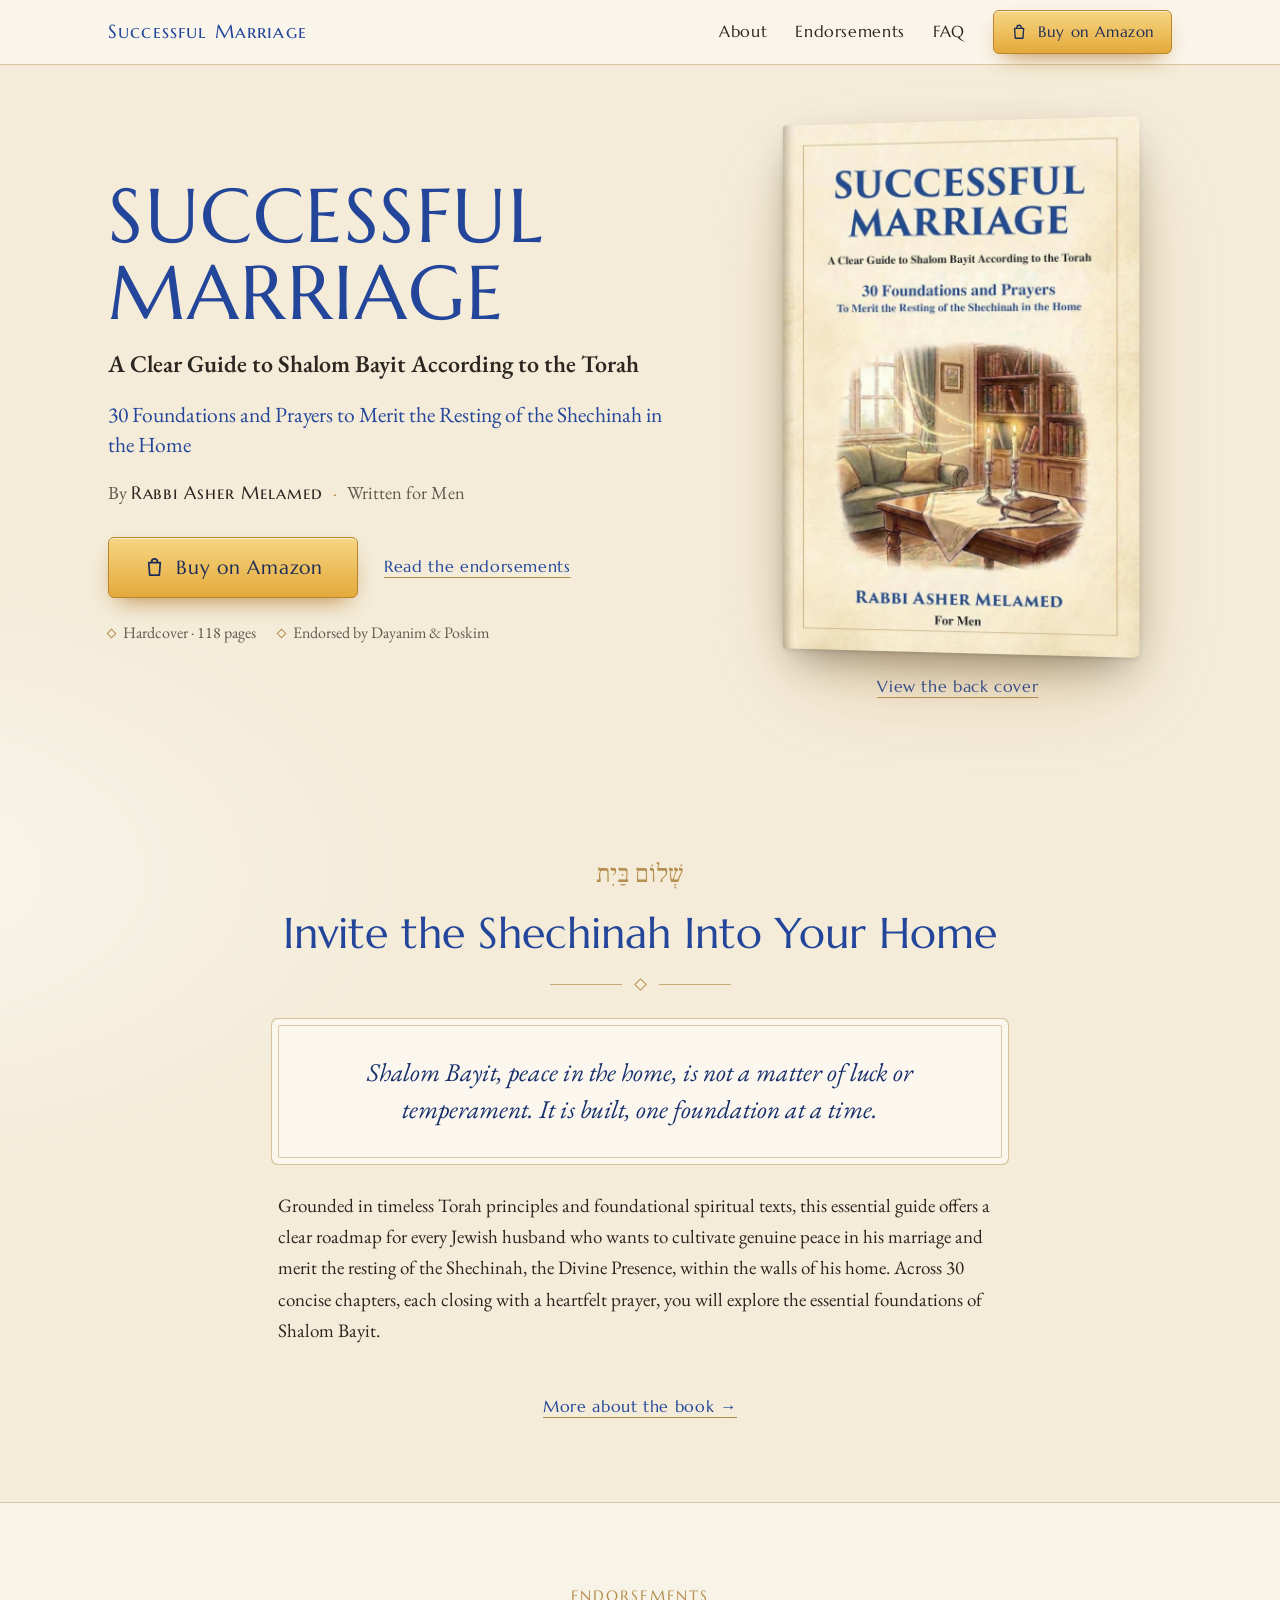
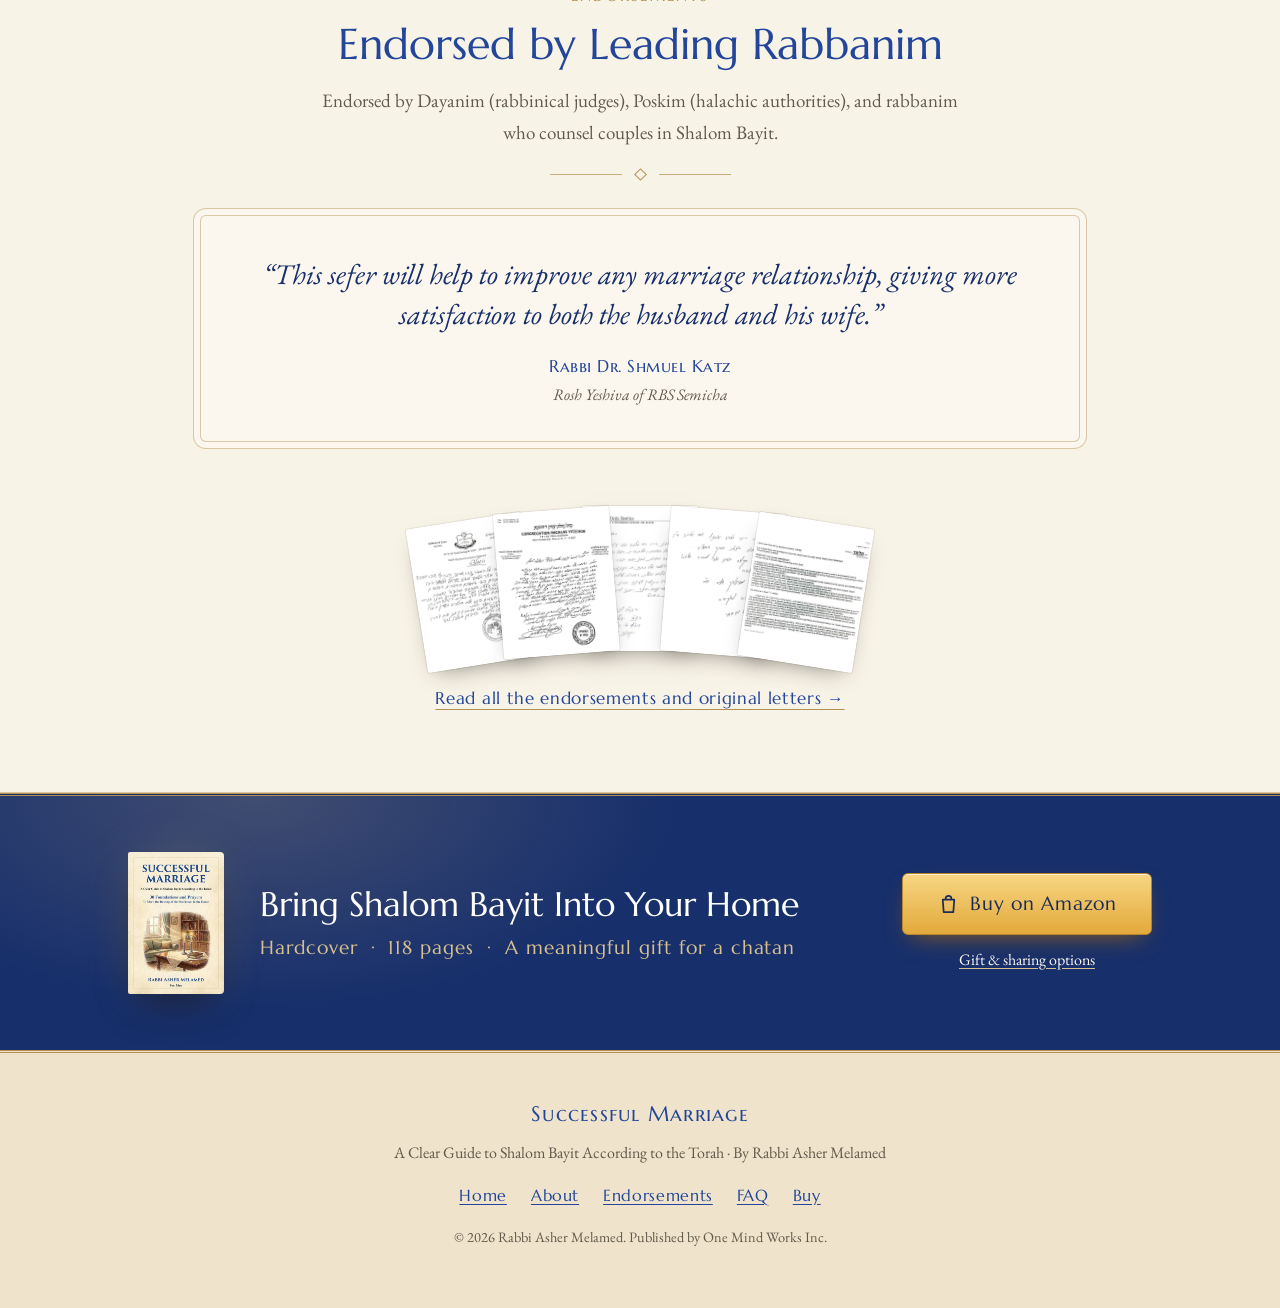
==== commit b8fbbaa9: "Split site into separate pages and add original haskama letters - Give About, Endorsements, FAQ and " ====
--- a/index.html
+++ b/index.html
@@ -38,11 +38,18 @@
   <link rel="preconnect" href="https://fonts.gstatic.com" crossorigin>
   <link href="https://fonts.googleapis.com/css2?family=EB+Garamond:ital,wght@0,400;0,600;1,400&family=Frank+Ruhl+Libre:wght@500&family=Marcellus&family=Marcellus+SC&display=swap" rel="stylesheet">
   <link rel="stylesheet" href="styles.css">
+  <script src="site.js" defer></script>
 
   <script type="application/ld+json">
   {
     "@context": "https://schema.org",
     "@graph": [
+      {
+        "@type": "WebSite",
+        "@id": "https://rabbiashermelamed.com/#website",
+        "name": "Successful Marriage by Rabbi Asher Melamed",
+        "url": "https://rabbiashermelamed.com/"
+      },
       {
         "@type": "Book",
         "@id": "https://rabbiashermelamed.com/#book",
@@ -68,41 +75,6 @@
         "image": "https://rabbiashermelamed.com/images/successful-marriage-book-cover.jpg",
         "url": "https://rabbiashermelamed.com/",
         "sameAs": "https://www.amazon.com/dp/B0HHD1KSD7"
-      },
-      {
-        "@type": "FAQPage",
-        "mainEntity": [
-          {
-            "@type": "Question",
-            "name": "What is Shalom Bayit?",
-            "acceptedAnswer": { "@type": "Answer", "text": "Shalom Bayit (also pronounced Shalom Bayis) means \"peace in the home.\" It is the Torah ideal of a marriage built on harmony, respect, and love. Our Sages teach that when a husband and wife merit it, the Shechinah, the Divine Presence, dwells between them." }
-          },
-          {
-            "@type": "Question",
-            "name": "Who is Successful Marriage written for?",
-            "acceptedAnswer": { "@type": "Answer", "text": "It is written specifically for men: husbands who want to build genuine peace in their marriage, whether they have been married thirty years or thirty days. It is also a fitting sefer for a chatan (chosson) preparing for his wedding." }
-          },
-          {
-            "@type": "Question",
-            "name": "What is inside the book?",
-            "acceptedAnswer": { "@type": "Answer", "text": "Thirty concise chapters, each presenting one foundation of Shalom Bayit drawn from classic Torah sources and foundational texts, and each closing with a heartfelt prayer that reinforces the lesson. Every chapter is short enough to learn in a single sitting, and bonus material is included at the end of the book." }
-          },
-          {
-            "@type": "Question",
-            "name": "Who has endorsed the book?",
-            "acceptedAnswer": { "@type": "Answer", "text": "The book is endorsed by Dayanim (rabbinical judges), Poskim (halachic authorities), and rabbanim who counsel couples in Shalom Bayit, including Rabbi Dr. Shmuel Katz, Rabbi Eliyahu Ben Chaim, Rabbi Igal Haimoff, Rabbi Aharon Chein, and Rabbi Refael Ribacoff." }
-          },
-          {
-            "@type": "Question",
-            "name": "Does Successful Marriage make a good gift?",
-            "acceptedAnswer": { "@type": "Answer", "text": "Yes. It is a meaningful gift for a chatan, at a sheva brachot, for an anniversary, or for any husband who wants to bring more peace into his home." }
-          },
-          {
-            "@type": "Question",
-            "name": "Where can I buy Successful Marriage?",
-            "acceptedAnswer": { "@type": "Answer", "text": "The hardcover edition is available on Amazon at https://www.amazon.com/dp/B0HHD1KSD7. ISBN: 979-8996384709." }
-          }
-        ]
       }
     ]
   }
@@ -113,12 +85,12 @@
 
   <header class="site-header">
     <div class="wrap header-inner">
-      <a class="brand" href="#top">Successful Marriage</a>
+      <a class="brand" href="./" aria-current="page">Successful Marriage</a>
       <nav class="nav" aria-label="Main">
-        <a href="#about">About</a>
-        <a href="#endorsements">Endorsements</a>
-        <a href="#faq">FAQ</a>
-        <a href="#buy" class="nav-buy">Buy</a>
+        <a href="about/">About</a>
+        <a href="endorsements/">Endorsements</a>
+        <a href="faq/">FAQ</a>
+        <a href="buy/" class="nav-buy">Buy</a>
       </nav>
       <a class="btn btn-buy btn-sm header-buy" href="https://www.amazon.com/dp/B0HHD1KSD7" target="_blank" rel="noopener">
         <svg class="icon" aria-hidden="true" viewBox="0 0 24 24"><path d="M6 7h12l-1 13H7L6 7zm3 0V6a3 3 0 0 1 6 0v1" fill="none" stroke="currentColor" stroke-width="1.8" stroke-linejoin="round"/></svg>
@@ -139,11 +111,11 @@
           <p class="lede">30 Foundations and Prayers to Merit the Resting of the Shechinah in the Home</p>
           <p class="byline">By <strong>Rabbi Asher Melamed</strong> <span class="dot" aria-hidden="true">·</span> Written for Men</p>
           <div class="actions">
-            <a class="btn btn-buy btn-lg" id="hero-buy" href="https://www.amazon.com/dp/B0HHD1KSD7" target="_blank" rel="noopener">
+            <a class="btn btn-buy btn-lg" id="hero-buy" data-hide-buybar href="https://www.amazon.com/dp/B0HHD1KSD7" target="_blank" rel="noopener">
               <svg class="icon" aria-hidden="true" viewBox="0 0 24 24"><path d="M6 7h12l-1 13H7L6 7zm3 0V6a3 3 0 0 1 6 0v1" fill="none" stroke="currentColor" stroke-width="1.8" stroke-linejoin="round"/></svg>
               Buy on Amazon
             </a>
-            <a class="text-link" href="#endorsements">Read the endorsements</a>
+            <a class="text-link" href="endorsements/">Read the endorsements</a>
           </div>
           <ul class="trust">
             <li>Hardcover · 118 pages</li>
@@ -160,7 +132,7 @@
       </div>
     </section>
 
-    <!-- About + Inside -->
+    <!-- About teaser -->
     <section class="section" id="about">
       <div class="wrap narrow">
         <p class="eyebrow center"><span class="hebrew" lang="he">שְׁלוֹם בַּיִת</span></p>
@@ -172,30 +144,14 @@
         </blockquote>
 
         <div class="prose">
-          <p>Grounded in timeless Torah principles and foundational spiritual texts, this essential guide offers a clear roadmap for every Jewish husband who wants to cultivate genuine peace in his marriage and merit the resting of the Shechinah, the Divine Presence, within the walls of his home.</p>
-          <p>Across 30 concise chapters, you will explore the essential foundations of Shalom Bayit along with the heartfelt prayers that bring them to life.</p>
-        </div>
-
-        <h3 class="sub-title">Inside This Book</h3>
-        <ul class="checklist">
-          <li><strong>30 foundations and prayers</strong> to merit the resting of the Shechinah in the home</li>
-          <li><strong>Short chapters</strong> you can learn in a single sitting</li>
-          <li><strong>Torah sources throughout</strong>, drawn from classic and foundational texts</li>
-          <li><strong>A prayer at the close of every chapter</strong> to reinforce the lesson</li>
-          <li><strong>Practical guidance</strong> written specifically for men</li>
-          <li><strong>Bonus material</strong> at the end of the book</li>
-        </ul>
-
-        <div class="inline-cta">
-          <a class="btn btn-buy btn-lg" href="https://www.amazon.com/dp/B0HHD1KSD7" target="_blank" rel="noopener">
-            <svg class="icon" aria-hidden="true" viewBox="0 0 24 24"><path d="M6 7h12l-1 13H7L6 7zm3 0V6a3 3 0 0 1 6 0v1" fill="none" stroke="currentColor" stroke-width="1.8" stroke-linejoin="round"/></svg>
-            Buy on Amazon
-          </a>
-        </div>
-      </div>
-    </section>
-
-    <!-- Endorsements -->
+          <p>Grounded in timeless Torah principles and foundational spiritual texts, this essential guide offers a clear roadmap for every Jewish husband who wants to cultivate genuine peace in his marriage and merit the resting of the Shechinah, the Divine Presence, within the walls of his home. Across 30 concise chapters, each closing with a heartfelt prayer, you will explore the essential foundations of Shalom Bayit.</p>
+        </div>
+
+        <p class="page-next center"><a class="text-link" href="about/">More about the book <span aria-hidden="true">→</span></a></p>
+      </div>
+    </section>
+
+    <!-- Endorsements teaser -->
     <section class="section section-alt" id="endorsements">
       <div class="wrap">
         <p class="eyebrow center">Endorsements</p>
@@ -203,110 +159,38 @@
         <p class="section-intro center">Endorsed by Dayanim (rabbinical judges), Poskim (halachic authorities), and rabbanim who counsel couples in Shalom Bayit.</p>
         <div class="ornament" aria-hidden="true"><span></span><i></i><span></span></div>
 
-        <div class="quotes">
-          <figure class="quote quote-feature">
-            <blockquote><p>This sefer will help to improve any marriage relationship, giving more satisfaction to both the husband and his wife.</p></blockquote>
-            <figcaption><cite>Rabbi Dr. Shmuel Katz</cite><span>Rosh Yeshiva of RBS Semicha</span></figcaption>
-          </figure>
-
-          <figure class="quote">
-            <blockquote><p>…and already the Rabbis have stated, a man and a woman who merit it — the Shechinah dwells between them. A major cause of divorce is when a man doesn’t go in the way of the Torah… May it be His Will that this book will be received in Am Yisrael and they will learn it and fulfill it.</p></blockquote>
-            <figcaption><cite>Rabbi Eliyahu Ben Chaim</cite><span>Chairman of the Rabbinical Court of Badatz Mekor Chaim</span></figcaption>
-          </figure>
-
-          <figure class="quote">
-            <blockquote><p>…especially in our times, there are very big problems with Shalom Bayit because of a lack of knowledge of how to conduct oneself… the author’s wellspring will burst forward and will merit to bring greater Shalom Bayit in Am Yisrael.</p></blockquote>
-            <figcaption><cite>Rabbi Igal Haimoff</cite><span>Rabbi of Yeshiva Ohel Simcha</span></figcaption>
-          </figure>
-
-          <figure class="quote">
-            <blockquote><p>…for sure these words will benefit the Am Yisrael, and Jewish courts that are asked to give a divorce document should give this book first so that peace may dwell between them before a divorce document is issued.</p></blockquote>
-            <figcaption><cite>Rabbi Aharon Chein</cite><span>Chabad of Georgian Jews</span></figcaption>
-          </figure>
-
-          <figure class="quote">
-            <blockquote><p>By learning this publication, by internalizing the concepts, and by praying the prayers after each chapter from the depth of your heart and soul — through this, may we merit true Shalom Bayit always, from now until eternity!</p></blockquote>
-            <figcaption><cite>Rabbi Refael Ribacoff</cite><span>Rabbi of Sephardic Congregation of Hewlett</span></figcaption>
-          </figure>
-        </div>
-      </div>
-    </section>
-
-    <!-- FAQ -->
-    <section class="section" id="faq">
-      <div class="wrap narrow">
-        <p class="eyebrow center">Questions</p>
-        <h2 class="section-title center">Frequently Asked Questions</h2>
-        <div class="ornament" aria-hidden="true"><span></span><i></i><span></span></div>
-
-        <div class="faq">
-          <details>
-            <summary>What is Shalom Bayit?</summary>
-            <p>Shalom Bayit (<span lang="he">שלום בית</span>, also pronounced <em>Shalom Bayis</em>) means “peace in the home.” It is the Torah ideal of a marriage built on harmony, respect, and love. Our Sages teach that when a husband and wife merit it, the Shechinah, the Divine Presence, dwells between them.</p>
-          </details>
-          <details>
-            <summary>Who is this book written for?</summary>
-            <p>It is written specifically for men: husbands who want to build genuine peace in their marriage, whether they have been married thirty years or thirty days. It is also a fitting sefer for a chatan (chosson) preparing for his wedding.</p>
-          </details>
-          <details>
-            <summary>What is inside the book?</summary>
-            <p>Thirty concise chapters, each presenting one foundation of Shalom Bayit drawn from classic Torah sources and foundational texts, and each closing with a heartfelt prayer that reinforces the lesson. Every chapter is short enough to learn in a single sitting, and bonus material is included at the end of the book.</p>
-          </details>
-          <details>
-            <summary>Who has endorsed the book?</summary>
-            <p>The book is endorsed by Dayanim (rabbinical judges), Poskim (halachic authorities), and rabbanim who counsel couples in Shalom Bayit, including Rabbi Dr. Shmuel Katz, Rabbi Eliyahu Ben Chaim, Rabbi Igal Haimoff, Rabbi Aharon Chein, and Rabbi Refael Ribacoff.</p>
-          </details>
-          <details>
-            <summary>Does it make a good gift?</summary>
-            <p>Yes. <em>Successful Marriage</em> is a meaningful gift for a chatan, at a sheva brachot, for an anniversary, or for any husband who wants to bring more peace into his home.</p>
-          </details>
-          <details>
-            <summary>Where can I buy it?</summary>
-            <p>The hardcover edition is available on <a href="https://www.amazon.com/dp/B0HHD1KSD7" target="_blank" rel="noopener">Amazon</a>. ISBN: 979-8996384709.</p>
-          </details>
-        </div>
-      </div>
-    </section>
-
-    <!-- Buy -->
-    <section class="buy" id="buy">
-      <div class="wrap buy-grid">
-        <div class="buy-cover">
-          <img src="images/successful-marriage-book-cover-760.jpg" width="760" height="1124" loading="lazy" alt="Successful Marriage hardcover book by Rabbi Asher Melamed">
-        </div>
-        <div class="buy-copy">
-          <p class="eyebrow">Get Your Copy</p>
-          <h2 class="buy-title">Bring Shalom Bayit Into Your Home</h2>
-          <p class="buy-quote">Whether you have been married thirty years or thirty days, the work of Shalom Bayit begins the same way: one foundation, one prayer, one day at a time.</p>
-          <p class="buy-format">Hardcover <span aria-hidden="true">·</span> 118 pages <span aria-hidden="true">·</span> 9 × 6 in</p>
-          <a class="btn btn-buy btn-xl" href="https://www.amazon.com/dp/B0HHD1KSD7" target="_blank" rel="noopener">
+        <figure class="quote quote-feature home-quote">
+          <blockquote><p>This sefer will help to improve any marriage relationship, giving more satisfaction to both the husband and his wife.</p></blockquote>
+          <figcaption><cite>Rabbi Dr. Shmuel Katz</cite><span>Rosh Yeshiva of RBS Semicha</span></figcaption>
+        </figure>
+
+        <a class="letter-fan" href="endorsements/#letters">
+          <span class="fan" aria-hidden="true">
+            <img src="images/endorsements/haskama-rabbi-ben-chaim-thumb.jpg" width="480" height="600" loading="lazy" alt="">
+            <img src="images/endorsements/haskama-rabbi-oelbaum-thumb.jpg" width="480" height="600" loading="lazy" alt="">
+            <img src="images/endorsements/haskama-rabbi-haimoff-thumb.jpg" width="480" height="600" loading="lazy" alt="">
+            <img src="images/endorsements/haskama-rabbi-mizrachi-thumb.jpg" width="480" height="600" loading="lazy" alt="">
+            <img src="images/endorsements/haskama-rabbi-ribacoff-thumb.jpg" width="480" height="600" loading="lazy" alt="">
+          </span>
+          <span class="fan-label">Read all the endorsements and original letters <span aria-hidden="true">→</span></span>
+        </a>
+      </div>
+    </section>
+
+    <!-- Closing call to action -->
+    <section class="cta-band" data-hide-buybar>
+      <div class="wrap cta-inner">
+        <img class="cta-cover" src="images/successful-marriage-book-cover-760.jpg" width="760" height="1124" loading="lazy" alt="">
+        <div class="cta-copy">
+          <h2 class="cta-title">Bring Shalom Bayit Into Your Home</h2>
+          <p class="cta-format">Hardcover <span aria-hidden="true">·</span> 118 pages <span aria-hidden="true">·</span> A meaningful gift for a chatan</p>
+        </div>
+        <div class="cta-actions">
+          <a class="btn btn-buy btn-lg" href="https://www.amazon.com/dp/B0HHD1KSD7" target="_blank" rel="noopener">
             <svg class="icon" aria-hidden="true" viewBox="0 0 24 24"><path d="M6 7h12l-1 13H7L6 7zm3 0V6a3 3 0 0 1 6 0v1" fill="none" stroke="currentColor" stroke-width="1.8" stroke-linejoin="round"/></svg>
             Buy on Amazon
           </a>
-          <p class="buy-note">You’ll complete your purchase on Amazon.com.</p>
-
-          <p class="gift">
-            <svg class="icon" aria-hidden="true" viewBox="0 0 24 24"><path d="M4 11h16v9H4zM3 7h18v4H3zM12 7v13M12 7c-1.5-3-5-3.5-5-1.2C7 7 9 7 12 7zm0 0c1.5-3 5-3.5 5-1.2C17 7 15 7 12 7z" fill="none" stroke="currentColor" stroke-width="1.6" stroke-linejoin="round"/></svg>
-            A meaningful gift for a chatan, for sheva brachot, or for an anniversary.
-          </p>
-
-          <div class="share">
-            <span class="share-label">Share with a friend</span>
-            <a class="share-btn" href="https://wa.me/?text=Successful%20Marriage%3A%20A%20Clear%20Guide%20to%20Shalom%20Bayit%20According%20to%20the%20Torah%2C%20by%20Rabbi%20Asher%20Melamed%20https%3A%2F%2Frabbiashermelamed.com%2F" target="_blank" rel="noopener">
-              <svg class="icon" aria-hidden="true" viewBox="0 0 24 24"><path d="M4 20l1.2-3.6A8 8 0 1 1 8 19.1L4 20z" fill="none" stroke="currentColor" stroke-width="1.7" stroke-linejoin="round"/><path d="M9 9.2c.3 2.4 2.4 4.7 5 5.4l1-1.2-1.6-.9-.7.6c-.9-.4-1.8-1.3-2.2-2.2l.6-.7-.9-1.6-1.2.6z" fill="currentColor"/></svg>
-              WhatsApp
-            </a>
-            <a class="share-btn" href="mailto:?subject=A%20book%20on%20Shalom%20Bayit%3A%20Successful%20Marriage&amp;body=I%20thought%20you%20might%20appreciate%20this%20book%3A%20Successful%20Marriage%3A%20A%20Clear%20Guide%20to%20Shalom%20Bayit%20According%20to%20the%20Torah%2C%20by%20Rabbi%20Asher%20Melamed.%0A%0Ahttps%3A%2F%2Frabbiashermelamed.com%2F">
-              <svg class="icon" aria-hidden="true" viewBox="0 0 24 24"><path d="M3 6h18v12H3zM3 6l9 7 9-7" fill="none" stroke="currentColor" stroke-width="1.7" stroke-linejoin="round"/></svg>
-              Email
-            </a>
-            <button class="share-btn" type="button" id="copy-link">
-              <svg class="icon" aria-hidden="true" viewBox="0 0 24 24"><path d="M10 14a4 4 0 0 0 5.7 0l3-3a4 4 0 0 0-5.7-5.7l-1 1M14 10a4 4 0 0 0-5.7 0l-3 3a4 4 0 0 0 5.7 5.7l1-1" fill="none" stroke="currentColor" stroke-width="1.7" stroke-linecap="round"/></svg>
-              <span>Copy link</span>
-            </button>
-          </div>
-
-          <p class="buy-details">ISBN 979-8996384709 <span aria-hidden="true">·</span> One Mind Works Inc. <span aria-hidden="true">·</span> Published July 20, 2026</p>
+          <a class="cta-more" href="buy/">Gift &amp; sharing options</a>
         </div>
       </div>
     </section>
@@ -317,10 +201,11 @@
       <p class="brand">Successful Marriage</p>
       <p>A Clear Guide to Shalom Bayit According to the Torah <span aria-hidden="true">·</span> By Rabbi Asher Melamed</p>
       <nav class="footer-nav" aria-label="Footer">
-        <a href="#about">About</a>
-        <a href="#endorsements">Endorsements</a>
-        <a href="#faq">FAQ</a>
-        <a href="https://www.amazon.com/dp/B0HHD1KSD7" target="_blank" rel="noopener">Buy on Amazon</a>
+        <a href="./" aria-current="page">Home</a>
+        <a href="about/">About</a>
+        <a href="endorsements/">Endorsements</a>
+        <a href="faq/">FAQ</a>
+        <a href="buy/">Buy</a>
       </nav>
       <p class="copyright">&copy; 2026 Rabbi Asher Melamed. Published by One Mind Works Inc.</p>
     </div>
@@ -338,56 +223,7 @@
 
   <dialog class="lightbox" id="lightbox" aria-label="Enlarged cover">
     <button class="lightbox-close" type="button" aria-label="Close">&times;</button>
-    <img src="" alt="">
+    <img class="lightbox-img" src="" alt="">
   </dialog>
-
-  <script>
-    (function () {
-      // Cover lightbox
-      var box = document.getElementById('lightbox');
-      if (box && typeof box.showModal === 'function') {
-        var img = box.querySelector('img');
-        document.querySelectorAll('.zoomable').forEach(function (btn) {
-          btn.addEventListener('click', function () {
-            img.src = btn.dataset.full;
-            img.alt = btn.dataset.alt || '';
-            box.showModal();
-          });
-        });
-        box.addEventListener('click', function (e) {
-          if (e.target === box || e.target.closest('.lightbox-close')) box.close();
-        });
-      }
-
-      // Mobile buy bar: hidden while the hero button or the buy section is on screen
-      var bar = document.getElementById('buybar');
-      var watched = [document.getElementById('hero-buy'), document.getElementById('buy')];
-      if (bar && 'IntersectionObserver' in window) {
-        var onScreen = new Set();
-        var io = new IntersectionObserver(function (entries) {
-          entries.forEach(function (e) {
-            if (e.isIntersecting) onScreen.add(e.target); else onScreen.delete(e.target);
-          });
-          bar.classList.toggle('show', onScreen.size === 0);
-        });
-        watched.forEach(function (el) { if (el) io.observe(el); });
-      }
-
-      // Copy link
-      var copy = document.getElementById('copy-link');
-      if (copy) {
-        copy.addEventListener('click', function () {
-          var url = document.querySelector('link[rel=canonical]').href;
-          var label = copy.querySelector('span');
-          var done = function () {
-            label.textContent = 'Link copied';
-            setTimeout(function () { label.textContent = 'Copy link'; }, 2000);
-          };
-          if (navigator.clipboard) navigator.clipboard.writeText(url).then(done, function () { prompt('Copy this link:', url); });
-          else prompt('Copy this link:', url);
-        });
-      }
-    })();
-  </script>
 </body>
 </html>
--- a/styles.css
+++ b/styles.css
@@ -10,6 +10,7 @@
   --blue-deep: #172f6b;
   --gold: #b48f4f;
   --gold-soft: #d8c08e;
+  --gold-ink: #85642c; /* gold dark enough for small text on paper */
   --line: rgba(180, 143, 79, 0.45);
   --buy-top: #f7d683;
   --buy-bottom: #e3a93b;
@@ -125,6 +126,7 @@
   transition: border-color 0.2s, color 0.2s;
 }
 .nav a:hover { color: var(--blue); border-bottom-color: var(--gold); }
+.nav a[aria-current="page"] { color: var(--blue); border-bottom-color: var(--gold); }
 .nav .nav-buy { display: none; }
 
 /* Phones: a simple two-line header that scrolls away; the buy bar takes over at the bottom */
@@ -323,7 +325,7 @@
   .actions { flex-direction: column; }
 }
 @media (max-width: 480px) {
-  .hero .btn-buy, .inline-cta .btn-buy, .buy .btn-buy { width: 100%; }
+  .hero .btn-buy, .cta-band .btn-buy, .buy .btn-buy { width: 100%; }
 }
 
 /* ---------- Sections ---------- */
@@ -334,6 +336,14 @@
   border-bottom: 1px solid var(--line);
 }
 @media (max-width: 640px) { .section { padding: 56px 0; } }
+
+/* Inner pages: the first section holds the page's h1 */
+.page-top { padding-top: 64px; }
+@media (max-width: 640px) { .page-top { padding-top: 40px; } }
+.page-title { font-size: clamp(2.1rem, 5vw, 3.1rem); }
+.page-next { margin: 44px 0 0; }
+.eyebrow-sep { margin: 0 10px; }
+.eyebrow-sep + .hebrew { font-size: 1.3rem; }
 
 .eyebrow {
   font-family: var(--display);
@@ -423,7 +433,50 @@
 }
 .checklist strong { font-weight: 600; color: var(--blue-deep); }
 
-.inline-cta { text-align: center; margin-top: 44px; }
+/* Book details (About page): zoomable covers beside a spec list */
+.details {
+  display: grid;
+  grid-template-columns: auto 1fr;
+  align-items: center;
+  gap: 36px;
+}
+.details-covers { display: flex; gap: 16px; }
+.details-cover {
+  display: flex;
+  flex-direction: column;
+  align-items: center;
+  gap: 8px;
+  padding: 0;
+  border: 0;
+  background: none;
+  font: inherit;
+  font-size: 0.92rem;
+  color: var(--muted);
+  cursor: zoom-in;
+}
+.details-cover img {
+  width: 130px;
+  border-radius: 2px 4px 4px 2px;
+  box-shadow: 0 2px 4px rgba(43, 38, 32, 0.12), 0 14px 30px -12px rgba(43, 38, 32, 0.45);
+  transition: transform 0.25s;
+}
+.details-cover:hover img { transform: translateY(-3px); }
+.details-cover:hover span { color: var(--blue); }
+.spec {
+  margin: 0;
+  background: var(--paper);
+  border: 1px solid var(--line);
+  border-radius: var(--radius);
+}
+.spec div { display: flex; justify-content: space-between; gap: 16px; padding: 10px 18px; }
+.spec div + div { border-top: 1px solid var(--line); }
+.spec dt { font-family: var(--display); letter-spacing: 0.04em; color: var(--muted); }
+.spec dd { margin: 0; text-align: right; }
+@media (max-width: 640px) {
+  .details { grid-template-columns: 1fr; justify-items: center; gap: 26px; }
+  .details-cover img { width: 120px; }
+  .spec { width: 100%; }
+}
 
 /* ---------- Endorsements ---------- */
 .quotes {
@@ -480,6 +533,163 @@
 @media (max-width: 640px) {
   .quote { padding: 22px 20px 20px; }
   .quote-feature { padding: 28px 20px 24px; }
+}
+/* Home page: featured quote plus a fanned stack of the original letters */
+.home-quote { max-width: 880px; margin: 7px auto 0; }
+.letter-fan {
+  display: flex;
+  flex-direction: column;
+  align-items: center;
+  gap: 22px;
+  width: fit-content;
+  max-width: 100%;
+  margin: 52px auto 0;
+  text-decoration: none;
+}
+.fan { display: flex; justify-content: center; padding: 12px 24px; }
+.fan img {
+  width: 116px;
+  aspect-ratio: 4 / 5;
+  object-fit: cover;
+  object-position: top;
+  margin: 0 -16px;
+  background: #fff;
+  border-radius: 2px;
+  box-shadow: 0 0 0 1px rgba(43, 38, 32, 0.08), 0 10px 22px -10px rgba(43, 38, 32, 0.5);
+  transition: transform 0.4s cubic-bezier(.2, .7, .2, 1);
+}
+.fan img:nth-child(1) { transform: rotate(-9deg) translateY(14px); }
+.fan img:nth-child(2) { transform: rotate(-4.5deg) translateY(4px); }
+.fan img:nth-child(4) { transform: rotate(4.5deg) translateY(4px); }
+.fan img:nth-child(5) { transform: rotate(9deg) translateY(14px); }
+.letter-fan:hover .fan img:nth-child(1) { transform: rotate(-11deg) translate(-22px, 12px); }
+.letter-fan:hover .fan img:nth-child(2) { transform: rotate(-5.5deg) translate(-11px, 0); }
+.letter-fan:hover .fan img:nth-child(3) { transform: translateY(-6px); }
+.letter-fan:hover .fan img:nth-child(4) { transform: rotate(5.5deg) translate(11px, 0); }
+.letter-fan:hover .fan img:nth-child(5) { transform: rotate(11deg) translate(22px, 12px); }
+.fan-label {
+  font-family: var(--display);
+  font-size: 1.05rem;
+  letter-spacing: 0.04em;
+  text-align: center;
+  color: var(--blue);
+  text-decoration: underline;
+  text-decoration-color: var(--gold);
+  text-underline-offset: 5px;
+}
+.letter-fan:hover .fan-label { color: var(--blue-deep); }
+@media (max-width: 560px) {
+  .fan { padding: 10px 16px; }
+  .fan img { width: 78px; margin: 0 -11px; }
+}
+
+.quote-letter {
+  align-self: flex-start;
+  margin-top: 8px;
+  padding: 4px 0;
+  font-size: 0.92rem;
+}
+
+/* Original haskama letters: paper previews that open in the lightbox */
+.letters { margin-top: 64px; text-align: center; }
+.letters .sub-title { margin: 0 0 8px; }
+.letters-intro { max-width: 560px; margin: 0 auto 30px; color: var(--muted); }
+
+.letter-grid {
+  list-style: none;
+  margin: 0;
+  padding: 0;
+  display: flex;
+  flex-wrap: wrap;
+  justify-content: center;
+  gap: 22px 20px;
+  text-align: left;
+}
+.letter-grid li { display: flex; flex: 0 1 calc((100% - 80px) / 5); min-width: 0; }
+@media (max-width: 960px) { .letter-grid li { flex-basis: calc((100% - 40px) / 3); } }
+@media (max-width: 560px) {
+  .letter-grid { gap: 16px 14px; }
+  .letter-grid li { flex-basis: calc((100% - 14px) / 2); }
+}
+
+.letter {
+  display: flex;
+  flex-direction: column;
+  width: 100%;
+  padding: 12px 12px 16px;
+  font: inherit;
+  color: inherit;
+  text-align: left;
+  background: var(--paper);
+  border: 1px solid var(--line);
+  border-radius: var(--radius);
+  cursor: zoom-in;
+  transition: transform 0.25s, box-shadow 0.25s, border-color 0.25s;
+}
+.letter:hover {
+  transform: translateY(-3px);
+  border-color: var(--gold);
+  box-shadow: 0 16px 30px -18px rgba(43, 38, 32, 0.5);
+}
+.letter-paper {
+  position: relative;
+  display: block;
+  aspect-ratio: 4 / 5;
+  overflow: hidden;
+  background: #fff;
+  border-radius: 2px;
+  box-shadow: 0 0 0 1px rgba(43, 38, 32, 0.08), 0 2px 6px -2px rgba(43, 38, 32, 0.25);
+}
+.letter-paper img { width: 100%; height: 100%; object-fit: cover; object-position: top; }
+/* Fade the bottom edge so the preview reads as "there's more" */
+.letter-paper::after {
+  content: "";
+  position: absolute;
+  left: 0;
+  right: 0;
+  bottom: 0;
+  height: 24%;
+  background: linear-gradient(rgba(255, 255, 255, 0), #fff 85%);
+}
+.letter-zoom {
+  position: absolute;
+  right: 8px;
+  bottom: 8px;
+  z-index: 1;
+  display: grid;
+  place-items: center;
+  width: 34px;
+  height: 34px;
+  border-radius: 50%;
+  background: var(--blue);
+  color: #fff;
+  box-shadow: 0 4px 10px -2px rgba(23, 47, 107, 0.5);
+  transition: transform 0.25s, background 0.25s;
+}
+.letter-zoom .icon { width: 18px; height: 18px; }
+.letter:hover .letter-zoom { transform: scale(1.1); background: var(--blue-deep); }
+
+.letter-meta { flex: 1; display: flex; flex-direction: column; gap: 2px; padding-top: 12px; }
+.letter-name {
+  font-family: var(--display-sc);
+  font-size: 1rem;
+  line-height: 1.25;
+  letter-spacing: 0.02em;
+  color: var(--blue);
+}
+.letter-role { font-size: 0.95rem; line-height: 1.3; font-style: italic; color: var(--muted); }
+.letter-tag {
+  margin-top: auto;
+  padding-top: 8px;
+  font-family: var(--display);
+  font-size: 0.74rem;
+  letter-spacing: 0.12em;
+  text-transform: uppercase;
+  color: var(--gold-ink);
+}
+@media (max-width: 560px) {
+  .letter { padding: 10px 10px 14px; }
+  .letter-zoom { width: 30px; height: 30px; right: 6px; bottom: 6px; }
 }
 
 /* ---------- FAQ ---------- */
@@ -623,6 +833,48 @@
   .gift { text-align: left; }
 }
 
+/* ---------- Closing call to action (every page except Buy) ---------- */
+.cta-band {
+  padding: 56px 0;
+  background:
+    radial-gradient(600px 300px at 20% 0%, rgba(255, 214, 140, 0.18), transparent 70%),
+    var(--blue-deep);
+  color: var(--paper);
+  border-top: 3px double var(--gold);
+}
+.cta-inner {
+  display: grid;
+  grid-template-columns: auto 1fr auto;
+  align-items: center;
+  gap: 36px;
+  max-width: 1080px;
+}
+.cta-inner > * { min-width: 0; }
+.cta-title, .cta-format { text-wrap: balance; }
+.cta-cover {
+  width: 96px;
+  border-radius: 2px 4px 4px 2px;
+  box-shadow: 0 18px 40px -14px rgba(0, 0, 0, 0.6), 0 0 50px -10px rgba(255, 210, 120, 0.25);
+}
+.cta-title {
+  font-family: var(--display);
+  font-weight: 400;
+  font-size: clamp(1.6rem, 3.2vw, 2.1rem);
+  line-height: 1.2;
+  color: #fff;
+  margin: 0 0 8px;
+}
+.cta-format { margin: 0; font-family: var(--display); letter-spacing: 0.05em; color: var(--gold-soft); }
+.cta-format span { margin: 0 6px; }
+.cta-actions { display: flex; flex-direction: column; align-items: center; gap: 12px; }
+.cta-more { font-size: 1rem; color: var(--paper); text-decoration-color: var(--gold-soft); }
+.cta-more:hover { color: #fff; }
+@media (max-width: 860px) {
+  .cta-inner { grid-template-columns: 1fr; justify-items: center; text-align: center; gap: 22px; }
+  .cta-cover { width: 110px; }
+}
+@media (max-width: 480px) { .cta-actions { align-self: stretch; } }
+
 /* ---------- Footer ---------- */
 .site-footer {
   padding: 44px 0 52px;
@@ -642,6 +894,7 @@
   margin: 16px 0;
 }
 .footer-nav a { font-family: var(--display); letter-spacing: 0.04em; }
+@media (max-width: 480px) { .footer-nav { gap: 8px 16px; } }
 .copyright { font-size: 0.9rem; }
 
 /* ---------- Mobile buy bar ---------- */
@@ -728,6 +981,72 @@
 }
 @media (max-width: 640px) { .lightbox-close { top: 8px; right: 8px; } }
 
+/* Letter mode: sized from the image's aspect ratio (--ar) so the page and caption bar fit on screen */
+.lightbox.is-doc {
+  --bar-h: 84px;
+  width: max(280px, min(94vw, 980px, calc((92vh - var(--bar-h)) * var(--ar, 0.8))));
+  max-width: none;
+  max-height: none;
+  background: var(--paper);
+  border-radius: 4px;
+  box-shadow: 0 30px 80px rgba(0, 0, 0, 0.5);
+}
+@supports (height: 1dvh) {
+  .lightbox.is-doc { width: max(280px, min(94vw, 980px, calc((92dvh - var(--bar-h)) * var(--ar, 0.8)))); }
+}
+.lightbox.is-doc .lightbox-img {
+  width: 100%;
+  max-height: none;
+  aspect-ratio: var(--ar, 0.8);
+  background: #fff;
+  border-radius: 4px 4px 0 0;
+  box-shadow: none;
+}
+.lightbox-bar {
+  display: flex;
+  align-items: center;
+  gap: 10px;
+  padding: 10px 12px;
+  border-top: 1px solid var(--line);
+}
+.lightbox-bar[hidden] { display: none; }
+.lightbox-nav {
+  flex: none;
+  display: grid;
+  place-items: center;
+  width: 44px;
+  height: 44px;
+  padding: 0 0 3px;
+  border: 1px solid var(--line);
+  border-radius: 50%;
+  background: #fff;
+  color: var(--blue-deep);
+  font-size: 1.9rem;
+  line-height: 1;
+  cursor: pointer;
+  transition: border-color 0.2s, color 0.2s;
+}
+.lightbox-nav:hover { border-color: var(--gold); color: var(--blue); }
+.lightbox-info { flex: 1; min-width: 0; margin: 0; text-align: center; line-height: 1.3; }
+.lightbox-name {
+  display: block;
+  font-family: var(--display-sc);
+  font-weight: 400;
+  font-size: 1.05rem;
+  letter-spacing: 0.03em;
+  color: var(--blue);
+}
+.lightbox-meta { display: block; font-size: 0.92rem; color: var(--muted); }
+.lightbox-meta > * + *::before { content: "\00B7"; margin: 0 8px; color: var(--gold); }
+.lightbox-role[hidden] { display: none; }
+.lightbox-role[hidden] + .lightbox-count::before { content: none; }
+.lightbox-full { white-space: nowrap; }
+@media (max-width: 640px) {
+  .lightbox.is-doc { --bar-h: 112px; }
+  .lightbox-role { display: block; }
+  .lightbox-meta > .lightbox-count::before { content: none; }
+}
+
 @media (prefers-reduced-motion: reduce) {
   html { scroll-behavior: auto; }
   *, *::before, *::after { transition: none !important; }
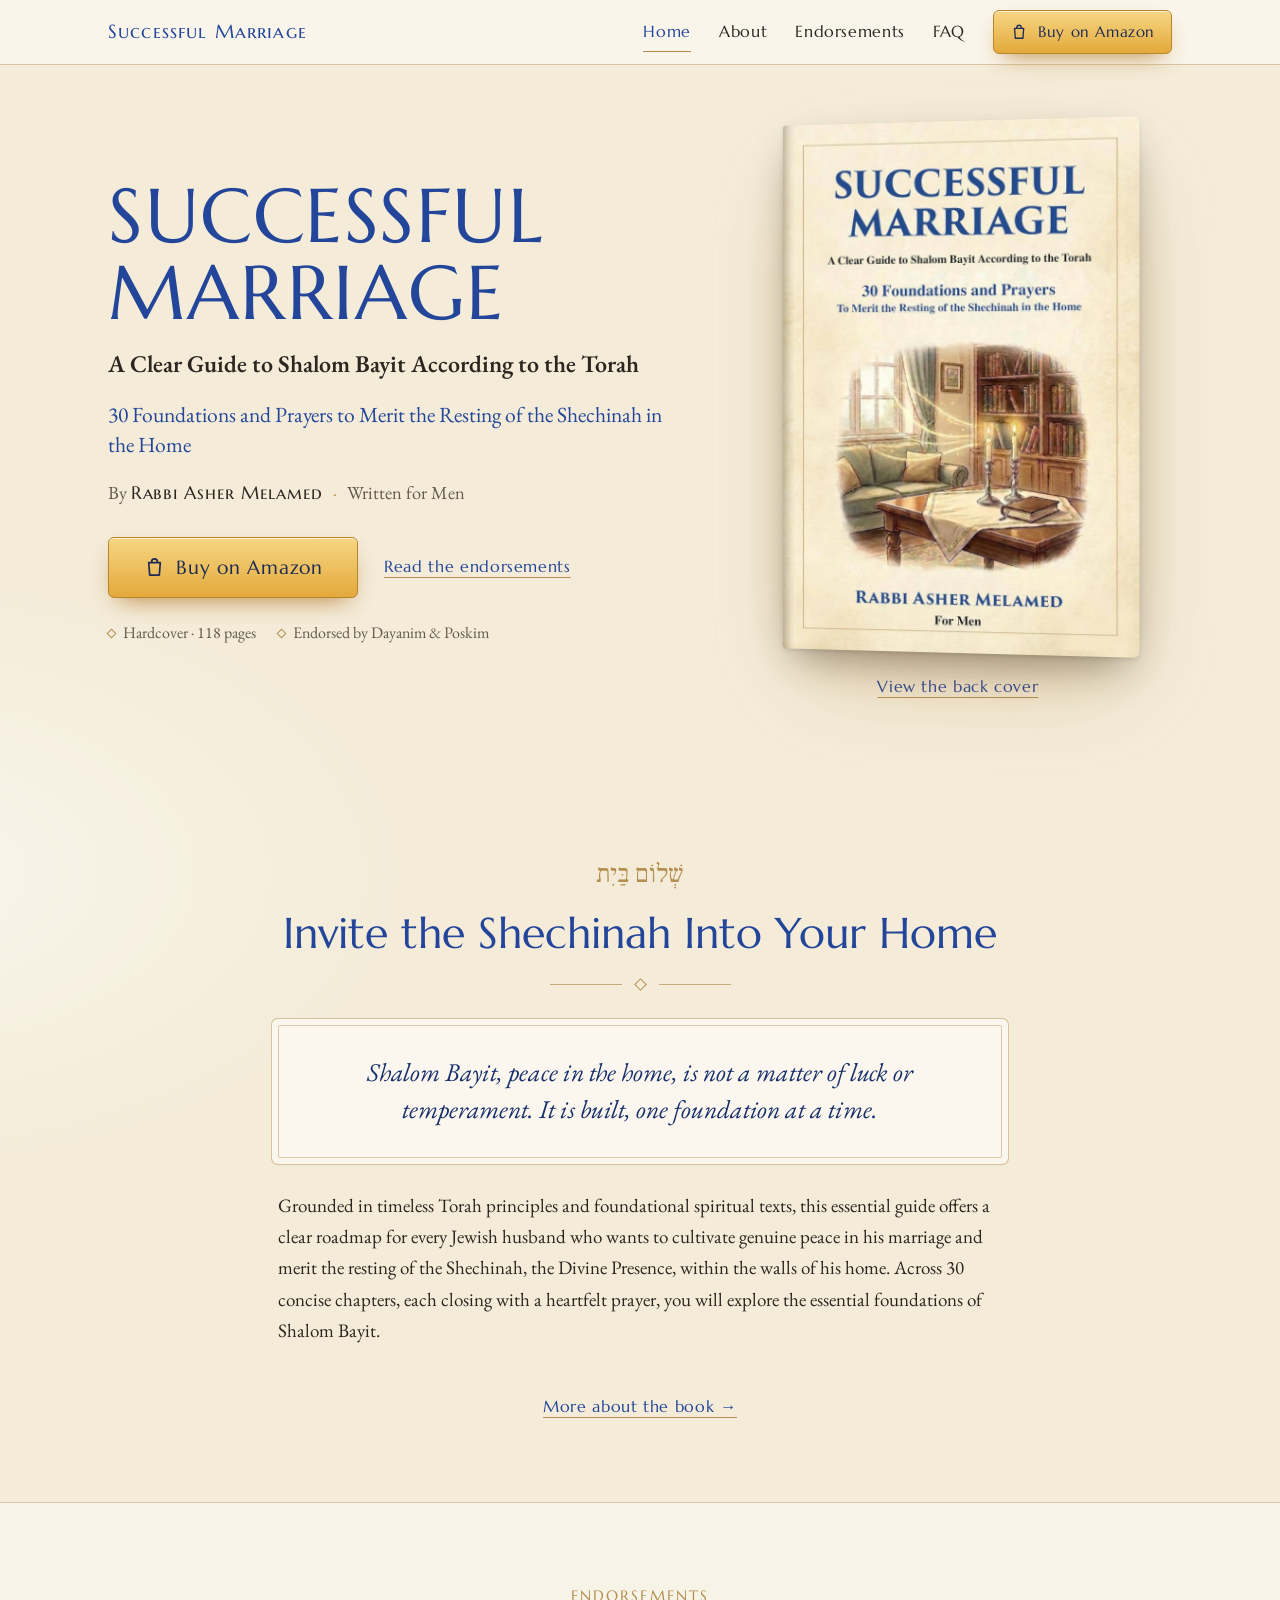
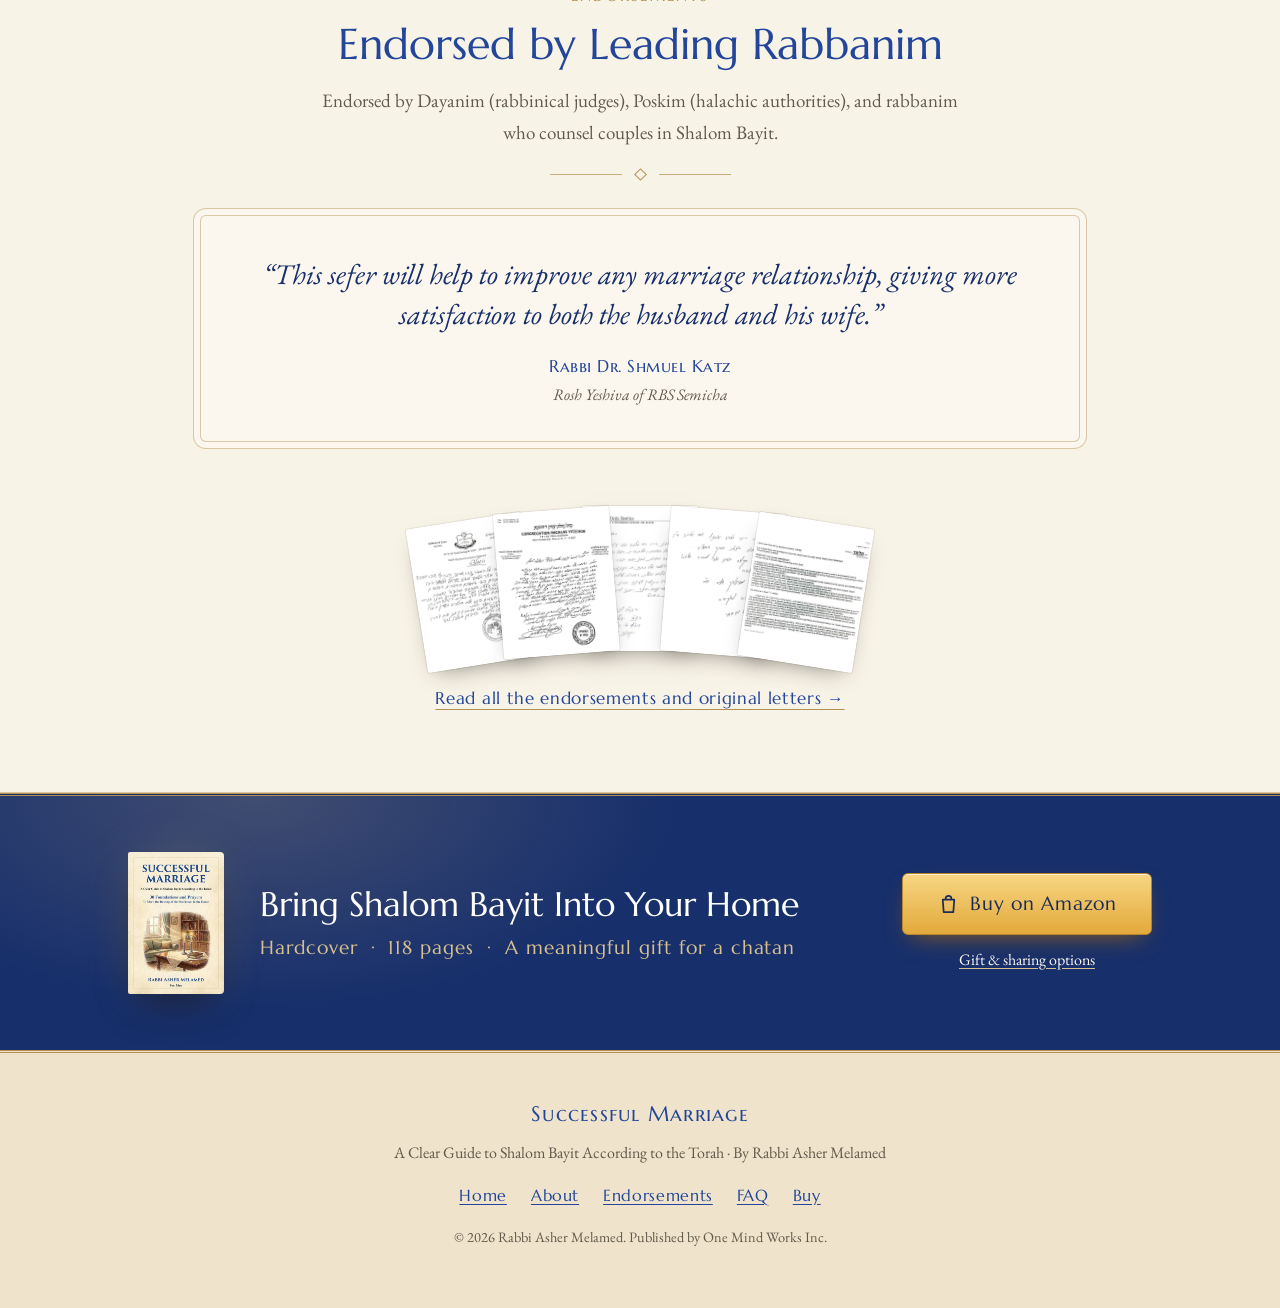
==== commit 5e4edc91: "Add Home link to the main navigation Every page's menu now starts with Home, marked as the current p" ====
--- a/index.html
+++ b/index.html
@@ -85,8 +85,9 @@
 
   <header class="site-header">
     <div class="wrap header-inner">
-      <a class="brand" href="./" aria-current="page">Successful Marriage</a>
+      <a class="brand" href="./">Successful Marriage</a>
       <nav class="nav" aria-label="Main">
+        <a href="./" aria-current="page">Home</a>
         <a href="about/">About</a>
         <a href="endorsements/">Endorsements</a>
         <a href="faq/">FAQ</a>
--- a/styles.css
+++ b/styles.css
@@ -140,10 +140,14 @@
     padding-bottom: 8px;
     min-height: 0;
   }
-  .nav { margin: 0; gap: 22px; }
+  .nav { margin: 0; gap: 2px 16px; flex-wrap: wrap; justify-content: center; }
   .nav a { font-size: 0.98rem; padding: 6px 0; }
   .nav .nav-buy { display: inline; color: var(--blue); border-bottom-color: var(--buy-bottom); }
   .site-header .header-buy { display: none; }
+}
+@media (max-width: 380px) {
+  .nav { gap: 2px 12px; }
+  .nav a { font-size: 0.94rem; }
 }
 
 /* ---------- Buttons ---------- */
